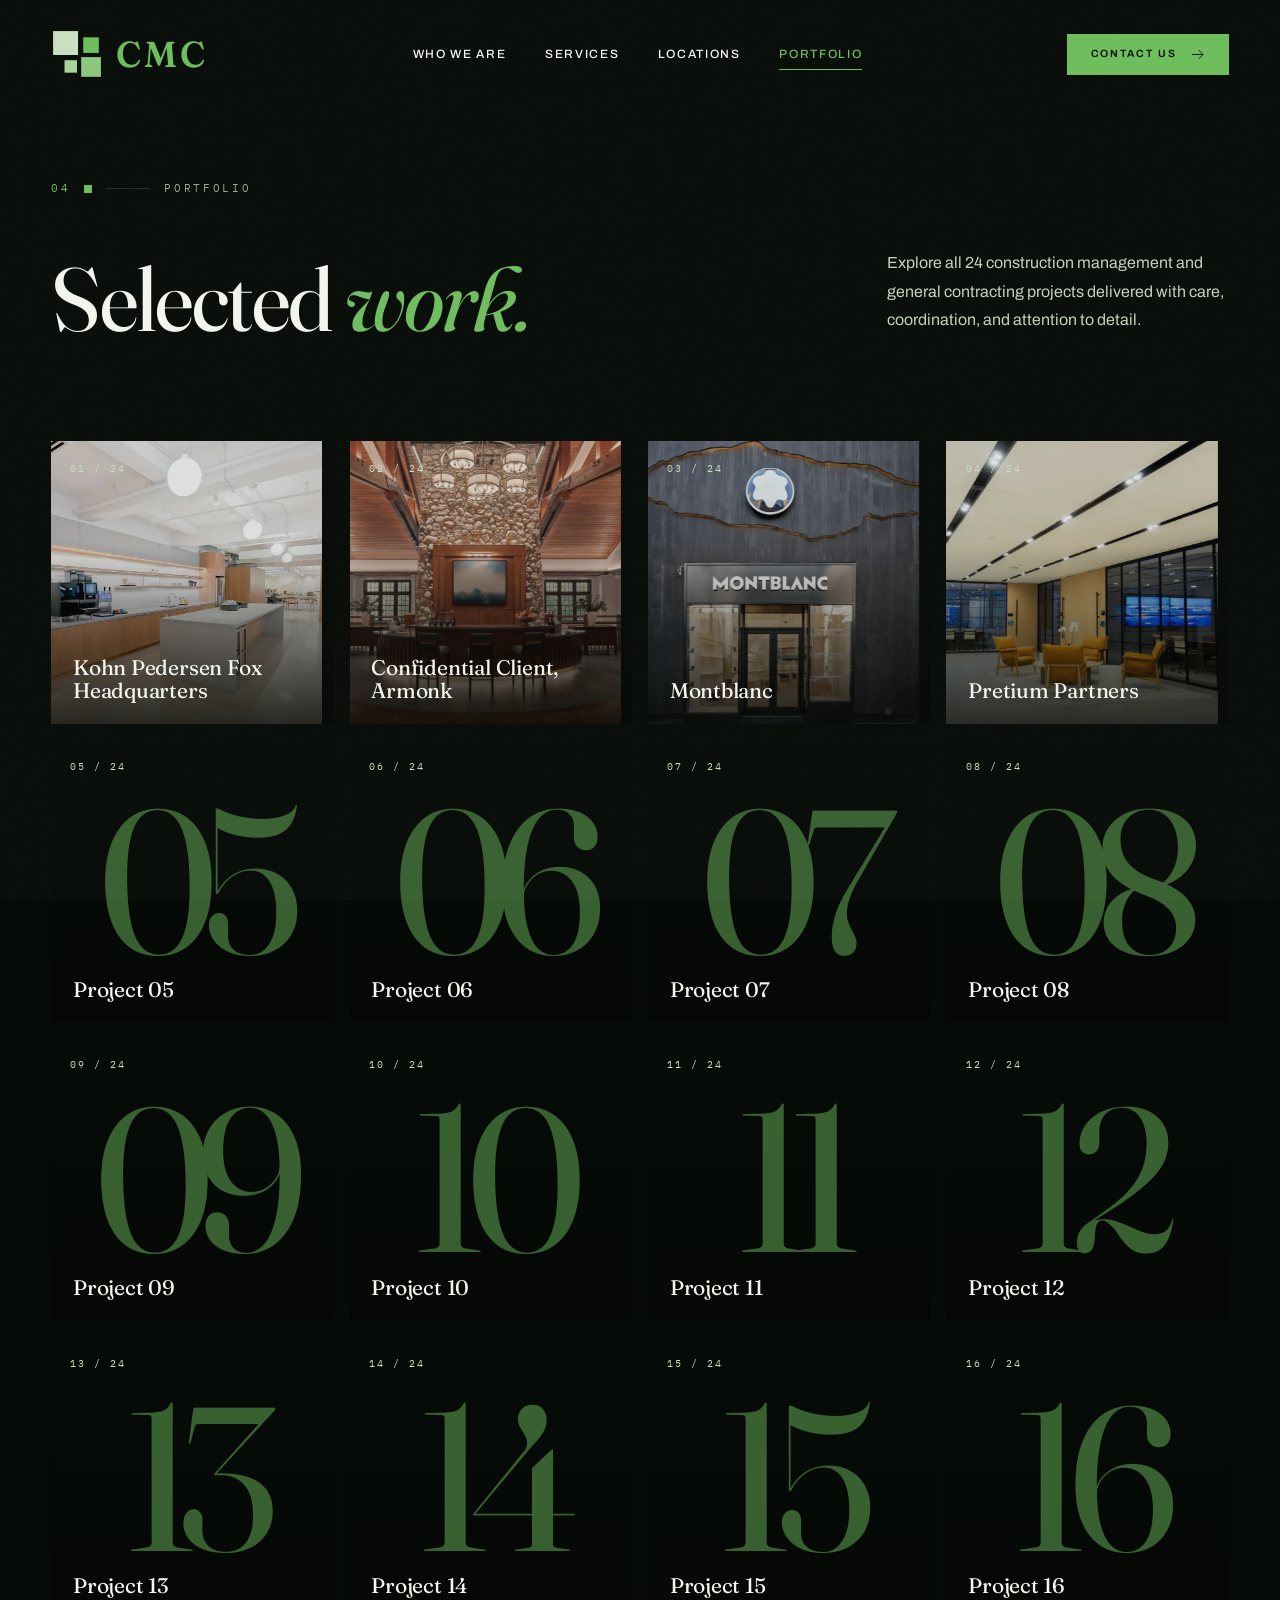
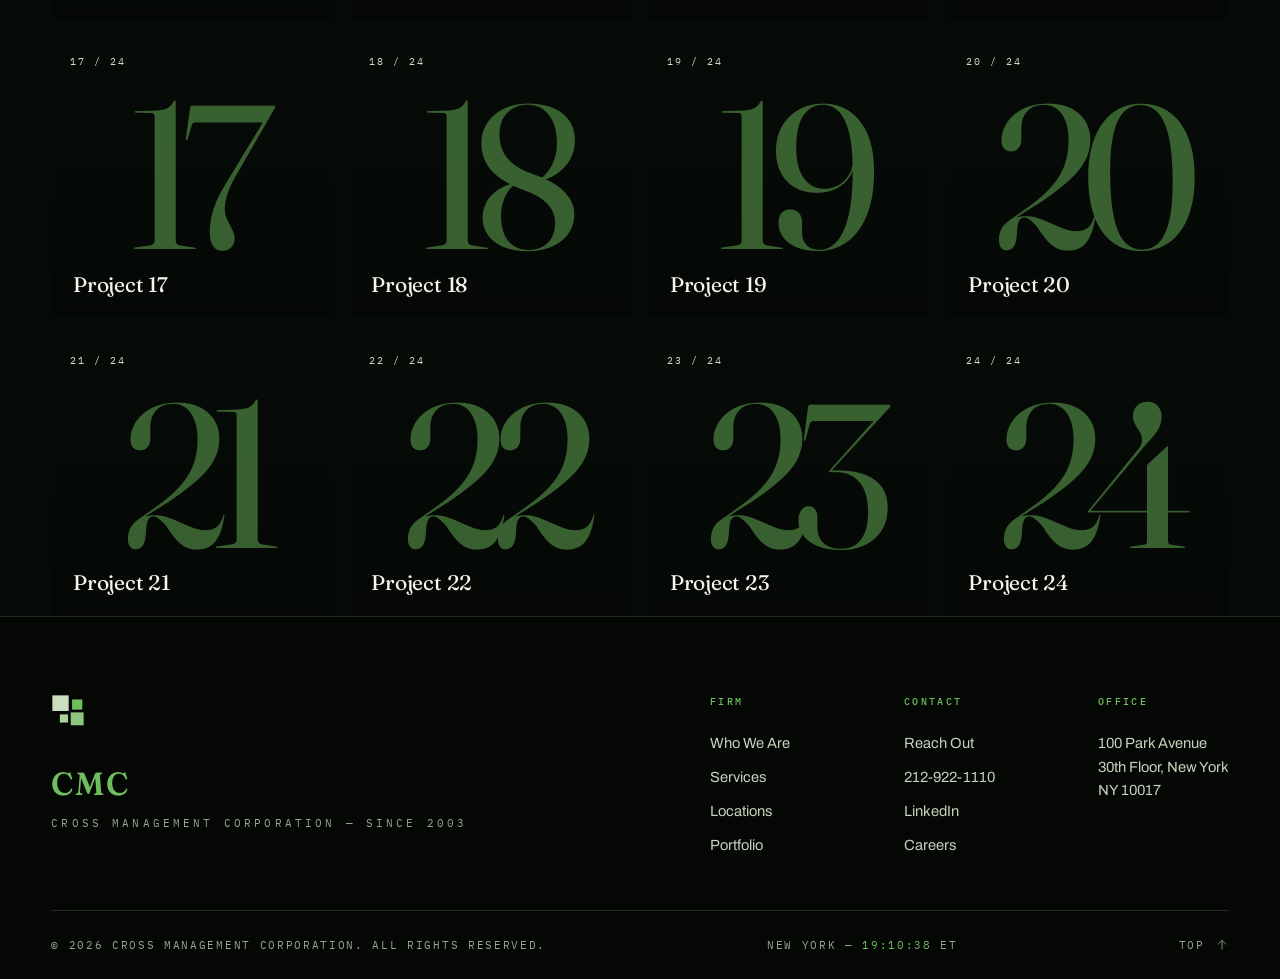
==== portfolio.html @ 7817864b "built different" ====
<!doctype html>
<html lang="en">
<head>
<meta charset="UTF-8">
<meta name="viewport" content="width=device-width, initial-scale=1.0">
<title>Portfolio — Cross Management Corporation</title>
<meta name="description" content="Explore selected construction management and general contracting projects by Cross Management Corporation.">
<meta name="theme-color" content="#070B07">
<link rel="icon" href="data:image/svg+xml,&lt;svg xmlns=&quot;http://www.w3.org/2000/svg&quot; viewBox=&quot;0 0 100 100&quot;&gt;&lt;rect x=&quot;4&quot; y=&quot;4&quot; width=&quot;48&quot; height=&quot;46&quot; fill=&quot;%23C9DFC0&quot;/&gt;&lt;rect x=&quot;62&quot; y=&quot;16&quot; width=&quot;30&quot; height=&quot;30&quot; fill=&quot;%236FBE5E&quot;/&gt;&lt;rect x=&quot;26&quot; y=&quot;60&quot; width=&quot;24&quot; height=&quot;24&quot; fill=&quot;%23A9D39A&quot;/&gt;&lt;rect x=&quot;58&quot; y=&quot;54&quot; width=&quot;38&quot; height=&quot;38&quot; fill=&quot;%238CC67F&quot;/&gt;&lt;/svg&gt;">
<link rel="preconnect" href="https://fonts.googleapis.com">
<link rel="preconnect" href="https://fonts.gstatic.com" crossorigin="">
<link href="https://fonts.googleapis.com/css2?family=Fraunces:ital,opsz,wght@0,9..144,300..600;1,9..144,300..600&amp;family=Archivo:wght@400;500;600&amp;family=IBM+Plex+Mono:wght@400;500&amp;display=swap" rel="stylesheet">
<link rel="stylesheet" href="assets/css/site.css">
<link rel="stylesheet" href="assets/css/portfolio.css">
</head>
<body>
<header id="siteHeader">
  <div class="wrap header-in">
    <a class="logo" href="index.html#top" aria-label="CMC — Cross Management Corporation, home">
      <svg viewBox="0 0 100 100" aria-hidden="true">
        <rect x="4" y="4" width="48" height="46" fill="#C9DFC0"></rect>
        <rect x="62" y="16" width="30" height="30" fill="#6FBE5E"></rect>
        <rect x="26" y="60" width="24" height="24" fill="#A9D39A"></rect>
        <rect x="58" y="54" width="38" height="38" fill="#8CC67F"></rect>
      </svg>
      <span class="logo-t"><b>CMC</b></span>
    </a>
    <nav class="main" aria-label="Primary">
      <a class="nav-link" href="index.html#firm">Who We Are</a>
      <a class="nav-link" href="index.html#disciplines">Services</a>
      <a class="nav-link" href="index.html#method">Locations</a>
      <a class="nav-link active" href="portfolio.html" aria-current="page">Portfolio</a>
    </nav>
    <div class="header-cta">
      <a class="btn" href="index.html#contact">Contact Us
        <svg viewBox="0 0 24 24" fill="none" stroke="currentColor" stroke-width="1.5"><path d="M3 12h17M14 5l7 7-7 7"></path></svg>
      </a>
      <button id="burger" aria-label="Open menu" aria-expanded="false" aria-controls="mobileMenu" type="button"><span></span><span></span></button>
    </div>
  </div>
</header>

<div id="mobileMenu" role="dialog" aria-modal="true" aria-label="Menu" aria-hidden="true" inert>
  <button id="menuClose" aria-label="Close menu" type="button"></button>
  <a class="mlink" href="index.html#firm">Who We Are<small>01</small></a>
  <a class="mlink" href="index.html#disciplines">Services<small>02</small></a>
  <a class="mlink" href="index.html#method">Locations<small>03</small></a>
  <a class="mlink" href="portfolio.html" aria-current="page">Portfolio<small>04</small></a>
  <a class="mlink" href="index.html#contact">Contact<small>05</small></a>
  <div class="mm-foot">100 Park Avenue, New York · 212-922-1110</div>
</div>

<main id="top">
  <section class="portfolio-intro dark" aria-labelledby="portfolioTitle">
    <div class="wrap">
      <div class="sec-label"><span class="idx">04</span><span class="sq"></span><span class="rule"></span><span>Portfolio</span></div>
      <div class="portfolio-intro-copy">
        <h1 class="portfolio-title" id="portfolioTitle">Selected <em>work.</em></h1>
        <p>Explore all 24 construction management and general contracting projects delivered with care, coordination, and attention to detail.</p>
      </div>
    </div>
  </section>

  <section class="portfolio-work" aria-label="Portfolio projects">
    <div class="wrap">
      <div class="portfolio-grid" id="portfolioGrid"></div>
    </div>
  </section>
</main>

<footer class="site">
  <div class="wrap">
    <div class="foot-top">
      <div class="foot-brand">
        <svg viewBox="0 0 100 100" aria-hidden="true">
          <rect x="4" y="4" width="48" height="46" fill="#C9DFC0"></rect>
          <rect x="62" y="16" width="30" height="30" fill="#6FBE5E"></rect>
          <rect x="26" y="60" width="24" height="24" fill="#A9D39A"></rect>
          <rect x="58" y="54" width="38" height="38" fill="#8CC67F"></rect>
        </svg>
        <b>CMC</b>
        <span>Cross Management Corporation — since 2003</span>
      </div>
      <div class="foot-nav">
        <div class="fc"><h4>Firm</h4>
          <a href="index.html#firm">Who We Are</a><a href="index.html#disciplines">Services</a><a href="index.html#method">Locations</a><a href="portfolio.html">Portfolio</a>
        </div>
        <div class="fc"><h4>Contact</h4>
          <a href="index.html#contact">Reach Out</a><a href="tel:+12129221110">212-922-1110</a><a href="https://www.linkedin.com/company/cross-management-corporation/" target="_blank" rel="noopener">LinkedIn</a><a href="https://www.crossmanagementcorp.com/cmc-careers" target="_blank" rel="noopener">Careers</a>
        </div>
        <div class="fc"><h4>Office</h4>
          <a href="index.html#contact">100 Park Avenue<br>30th Floor, New York<br>NY 10017</a>
        </div>
      </div>
    </div>
    <div class="foot-bot">
      <span>© <span id="year"></span> Cross Management Corporation. All rights reserved.</span>
      <span>NEW YORK — <span id="nycClock">--:--:--</span> ET</span>
      <button id="toTop" type="button">Top
        <svg viewBox="0 0 24 24"><path d="M12 20V4m-7 7l7-7 7 7"></path></svg>
      </button>
    </div>
  </div>
</footer>
<script src="assets/js/portfolio-data.js" defer></script>
<script src="assets/js/page-shell.js" defer></script>
<script src="assets/js/portfolio.js" defer></script>
</body>
</html>
---- assets/css/site.css ----
/* ============================================================
   BRAND TOKENS — sampled from the CMC logo.
   Swap these four green values if the brand files differ.
   ============================================================ */
:root{
  --ink:        #070B07;   /* logo black, faint green cast     */
  --ink-2:      #040704;   /* deeper black (footer)            */
  --paper:      #F4F6EF;   /* warm green-tinted white          */
  --paper-2:    #E9EEE1;
  --pine:       #2E5C2A;   /* deep green — small text on light */
  --green:      #43813C;   /* the "CMC" serif green            */
  --green-b:    #6FBE5E;   /* bright square                    */
  --sage:       #8CC67F;   /* sage square                      */
  --pale:       #A9D39A;   /* pale square                      */
  --mist:       #C9DFC0;   /* light sage square                */
  --line:       rgba(9,17,9,.15);
  --line-s:     rgba(9,17,9,.4);
  --mut:        #57654F;
  --d-line:     rgba(201,223,192,.16);
  --d-mut:      #96A88F;
  --d-body:     #C4D2BC;
  --err:        #B0492E;
  --e:          cubic-bezier(.22,1,.36,1);
  --serif:      "Fraunces", Georgia, serif;
  --sans:       "Archivo", Helvetica, sans-serif;
  --mono:       "IBM Plex Mono", monospace;
}

*{margin:0;padding:0;box-sizing:border-box}
html{scroll-behavior:smooth;scroll-padding-top:80px}
html,body{overflow-x:clip}
body{font-family:var(--sans);background:var(--ink);color:var(--paper);
  font-size:16px;line-height:1.6;-webkit-font-smoothing:antialiased}
::selection{background:var(--green-b);color:var(--ink)}
:focus-visible{outline:2px solid var(--green-b);outline-offset:3px}
img{display:block;max-width:100%}
a{color:inherit;text-decoration:none}
button{font:inherit;color:inherit;background:none;border:none;cursor:pointer}

/* film grain */
body::after{content:"";position:fixed;inset:0;z-index:70;pointer-events:none;opacity:.05;
  background-image:url('data:image/svg+xml;utf8,<svg xmlns="http://www.w3.org/2000/svg" width="180" height="180"><filter id="n"><feTurbulence type="fractalNoise" baseFrequency="0.85" numOctaves="2" stitchTiles="stitch"/></filter><rect width="180" height="180" filter="url(%23n)"/></svg>')}

.wrap{width:min(1240px,92vw);margin-inline:auto}
.section{padding:clamp(90px,12vh,150px) 0}

/* ---------- type helpers ---------- */
.sec-label{display:flex;align-items:center;gap:14px;font-family:var(--mono);
  font-size:11px;letter-spacing:.24em;text-transform:uppercase;color:var(--mut);
  margin-bottom:clamp(2.2rem,4vw,3.6rem)}
.sec-label .idx{color:var(--pine)}
.sec-label .sq{width:8px;height:8px;background:var(--green);flex-shrink:0}
.sec-label .rule{width:44px;height:1px;background:var(--line-s)}
.dark .sec-label{color:var(--d-mut)}
.dark .sec-label .idx{color:var(--green-b)}
.dark .sec-label .sq{background:var(--green-b)}
.dark .sec-label .rule{background:var(--d-line)}
h2.title{font-family:var(--serif);font-weight:420;letter-spacing:-.015em;
  font-size:clamp(2.4rem,4.6vw,4rem);line-height:1.05;color:var(--ink)}
h2.title em{font-style:italic;color:var(--green)}
.dark h2.title{color:var(--paper)}
.dark h2.title em{color:var(--green-b)}

/* ---------- buttons & links ---------- */
.btn{display:inline-flex;align-items:center;gap:14px;padding:1.05rem 2rem;
  font-size:11.5px;font-weight:600;letter-spacing:.16em;text-transform:uppercase;
  background:var(--green-b);color:var(--ink);border:1px solid var(--green-b);
  transition:background .35s var(--e),color .35s var(--e),border-color .35s var(--e)}
.btn svg{width:15px;height:15px;transition:transform .35s var(--e)}
.btn:hover{background:var(--mist);border-color:var(--mist);color:var(--ink)}
.btn:hover svg{transform:translateX(5px)}
.btn.ghost{background:transparent;color:var(--green-b)}
.btn.ghost:hover{background:var(--green-b);border-color:var(--green-b);color:var(--ink)}
.tlink{display:inline-flex;align-items:center;gap:10px;font-family:var(--mono);
  font-size:11px;letter-spacing:.18em;text-transform:uppercase;color:var(--ink);
  padding-bottom:6px;border-bottom:1px solid var(--line-s);transition:color .3s,border-color .3s}
.tlink svg{width:13px;height:13px;transition:transform .3s var(--e)}
.tlink:hover{color:var(--pine);border-color:var(--pine)}
.tlink:hover svg{transform:translate(3px,-3px)}
.dark .tlink,.tlink.on-dark{color:var(--mist);border-color:rgba(201,223,192,.4)}
.dark .tlink:hover,.tlink.on-dark:hover{color:var(--green-b);border-color:var(--green-b)}

/* ---------- reveal system ---------- */
.js-ready [data-reveal]{opacity:0;transform:translateY(30px);
  transition:opacity 1s var(--e) var(--d,0s),transform 1s var(--e) var(--d,0s)}
.js-ready [data-reveal].is-in{opacity:1;transform:none}

/* ============ HEADER ============ */
#siteHeader{position:fixed;inset:0 0 auto 0;z-index:100;height:110px;display:flex;align-items:center;
  border-bottom:1px solid transparent;transition:height .45s var(--e),background .4s,border-color .4s,backdrop-filter .4s}
#siteHeader.scrolled{height:68px;background:rgba(5,8,5,.82);backdrop-filter:blur(14px);border-color:var(--d-line)}
.header-in{display:flex;align-items:center;justify-content:space-between;gap:2rem}
.logo{display:flex;align-items:center;gap:13px}
.logo svg{width:52px;height:52px;flex-shrink:0;transition:width .45s var(--e),height .45s var(--e)}
.logo svg rect{transform-box:fill-box;transform-origin:center}
.logo-t{line-height:1.2}
.logo-t b{display:block;font-family:var(--serif);font-weight:600;font-size:36px;
  letter-spacing:.08em;color:var(--green-b);transition:font-size .45s var(--e)}
#siteHeader.scrolled .logo svg{width:27px;height:27px}
#siteHeader.scrolled .logo-t b{font-size:19px}
@keyframes logo-square-pulse{
  0%,100%{transform:scale(1);filter:brightness(1)}
  50%{transform:scale(.82);filter:brightness(1.18)}
}
@media(hover:hover) and (pointer:fine){
  .logo:hover svg rect{animation:logo-square-pulse .7s linear both}
  .logo:hover svg rect:nth-child(2){animation-delay:.08s}
  .logo:hover svg rect:nth-child(3){animation-delay:.16s}
  .logo:hover svg rect:nth-child(4){animation-delay:.24s}
}
nav.main{display:flex;gap:2.4rem}
nav.main a{position:relative;font-size:12px;letter-spacing:.14em;text-transform:uppercase;
  font-weight:500;padding:6px 0;color:var(--paper)}
nav.main a::after{content:"";position:absolute;left:0;bottom:0;width:100%;height:1px;
  background:var(--green-b);transform:scaleX(0);transform-origin:right;transition:transform .4s var(--e)}
nav.main a:hover::after,nav.main a.active::after{transform:scaleX(1);transform-origin:left}
nav.main a.active{color:var(--green-b)}
.header-cta{display:flex;align-items:center;gap:1.8rem}
.header-cta .portal{font-family:var(--mono);font-size:11px;letter-spacing:.16em;
  text-transform:uppercase;color:var(--d-mut);transition:color .3s}
.header-cta .portal:hover{color:var(--green-b)}
.header-cta .btn{padding:.7rem 1.4rem;font-size:10.5px}
#burger{display:none;width:40px;height:40px;position:relative}
#burger span{position:absolute;left:8px;right:8px;height:1.5px;background:var(--paper);transition:.35s var(--e)}
#burger span:nth-child(1){top:15px}#burger span:nth-child(2){top:24px}

#mobileMenu{position:fixed;inset:0;z-index:120;background:var(--ink);display:flex;
  flex-direction:column;padding:2rem 8vw 3rem;opacity:0;visibility:hidden;pointer-events:none;transition:opacity .45s var(--e),visibility 0s linear .45s}
#mobileMenu.open{opacity:1;visibility:visible;pointer-events:auto;transition-delay:0s}
#menuClose{align-self:flex-end;width:44px;height:44px;position:relative;margin-bottom:4vh}
#menuClose::before,#menuClose::after{content:"";position:absolute;top:50%;left:8px;right:8px;height:1.5px;background:var(--paper)}
#menuClose::before{transform:rotate(45deg)}#menuClose::after{transform:rotate(-45deg)}
#mobileMenu a.mlink{font-family:var(--serif);font-size:clamp(2.2rem,8vw,3.4rem);font-weight:380;
  padding:1.1rem 0;border-bottom:1px solid var(--d-line);display:flex;justify-content:space-between;
  align-items:baseline;opacity:0;transform:translateY(24px);transition:.6s var(--e);color:var(--paper)}
#mobileMenu a.mlink small{font-family:var(--mono);font-size:11px;color:var(--green-b);letter-spacing:.2em}
#mobileMenu.open a.mlink{opacity:1;transform:none}
#mobileMenu.open a.mlink:nth-child(2){transition-delay:.08s}
#mobileMenu.open a.mlink:nth-child(3){transition-delay:.16s}
#mobileMenu.open a.mlink:nth-child(4){transition-delay:.24s}
#mobileMenu.open a.mlink:nth-child(5){transition-delay:.32s}
#mobileMenu.open a.mlink:nth-child(6){transition-delay:.4s}
.mm-foot{margin-top:auto;font-family:var(--mono);font-size:11px;letter-spacing:.18em;color:var(--d-mut);text-transform:uppercase}

/* ============ HERO ============ */
.hero{position:relative;min-height:100svh;display:flex;flex-direction:column;overflow:hidden;
  background:var(--ink)}
#heroCanvas{position:absolute;inset:0;z-index:0}
.hero-in{position:relative;z-index:1;flex:1;display:flex;flex-direction:column;justify-content:center;
  transform:translateY(-clamp(1.5rem,5vh,4rem))}
.hero-eyebrow{font-family:var(--mono);font-size:11px;letter-spacing:.3em;text-transform:uppercase;
  color:var(--green-b);display:block;margin-bottom:3rem}
h1{font-family:var(--serif);font-weight:430;letter-spacing:-.018em;line-height:.99;
  font-size:clamp(3rem,7.4vw,7.2rem);max-width:20ch;color:var(--paper)}
h1 em{font-style:italic;color:var(--green-b)}
.mask{display:block;overflow:hidden}
.mask>span{display:block;transform:translateY(112%);transition:transform 1.1s var(--e)}
body.loaded .mask>span{transform:none}
.hero-ctas{display:flex;align-items:center;gap:2.6rem;margin-top:3rem;flex-wrap:wrap}
.hero-side{position:absolute;right:calc(50% - 50vw + 26px);top:50%;
  writing-mode:vertical-rl;text-orientation:upright;transform:translateY(-50%);
  font-family:var(--mono);font-size:10px;letter-spacing:.34em;
  text-transform:uppercase;color:var(--paper);z-index:1}
.hero-strip{position:relative;z-index:1;border-top:1px solid var(--d-line);display:grid;
  grid-template-columns:1fr auto 1fr;align-items:center;gap:1rem;padding:1.1rem 0;
  font-family:var(--mono);font-size:10.5px;letter-spacing:.16em;text-transform:uppercase;color:var(--d-mut)}
.scroll-cue{grid-column:2;justify-self:center;display:flex;align-items:center;gap:12px}
.scroll-cue .line{width:1px;height:26px;background:var(--d-line);overflow:hidden;position:relative}
.scroll-cue .line::after{content:"";position:absolute;inset:0;background:var(--green-b);animation:cue 2.2s var(--e) infinite}
@keyframes cue{0%{transform:translateY(-100%)}55%{transform:translateY(0)}100%{transform:translateY(100%)}}
.hero .fade{opacity:0;transform:translateY(22px);transition:opacity 1s var(--e) var(--d,0s),transform 1s var(--e) var(--d,0s)}
body.loaded .hero .fade{opacity:1;transform:none}

/* ============ MARQUEE ============ */
.marquee{background:var(--green);color:var(--paper);overflow:hidden;padding:15px 0}
.mq-track{display:flex;width:max-content;animation:mq 34s linear infinite}
.marquee:hover .mq-track{animation-play-state:paused}
.mq-track span{display:flex;align-items:center;gap:2.4rem;padding-right:2.4rem;
  font-family:var(--mono);font-size:11.5px;letter-spacing:.26em;text-transform:uppercase;white-space:nowrap}
.msq{width:9px;height:9px;flex-shrink:0;display:inline-block}
@keyframes mq{to{transform:translateX(-50%)}}

/* ============ FIRM (light) ============ */
.light{background:var(--paper);color:var(--ink)}
.firm-grid{display:grid;grid-template-columns:5fr 7fr;gap:clamp(3rem,6vw,7rem)}
.firm-left{position:sticky;top:120px;align-self:start}
.firm-left .est{margin-top:2.2rem;font-family:var(--mono);font-size:11px;letter-spacing:.2em;
  text-transform:uppercase;color:var(--mut);line-height:2.1}
.firm-left .est b{color:var(--pine);font-weight:500}
.lede{font-family:var(--serif);font-weight:400;font-size:clamp(1.5rem,2.5vw,2.05rem);
  line-height:1.4;letter-spacing:-.01em;margin-bottom:2.2rem;color:var(--ink)}
.lede em{font-style:italic;color:var(--green)}
.firm-body p{color:var(--mut);max-width:60ch;margin-bottom:1.3rem}
.principles{margin-top:3.4rem;border-top:1px solid var(--line)}
.principle{display:grid;grid-template-columns:74px 1fr;gap:1.5rem;padding:1.7rem 0;border-bottom:1px solid var(--line)}
.principle .rn{font-family:var(--serif);font-style:italic;font-size:1.5rem;color:var(--green)}
.principle b{display:block;font-weight:600;font-size:.82rem;letter-spacing:.2em;text-transform:uppercase;margin-bottom:.35rem}
.principle p{color:var(--mut);font-size:.95rem;max-width:48ch}

/* ============ STATS (dark band) ============ */
.stats{background:var(--ink);border-top:1px solid var(--d-line);border-bottom:1px solid var(--d-line)}
.stats-grid{display:grid;grid-template-columns:repeat(4,1fr)}
.stat{padding:clamp(2.4rem,4vw,4rem) clamp(1.4rem,3vw,3rem);border-left:1px solid var(--d-line)}
.stat:first-child{border-left:none}
.stat .v{font-family:var(--serif);font-weight:380;font-size:clamp(2.6rem,4.4vw,4.2rem);
  line-height:1;letter-spacing:-.02em;color:var(--paper)}
.stat .v .sfx{color:var(--green-b);font-size:.55em;font-style:italic;margin-left:2px}
.stat .l{margin-top:1rem;font-family:var(--mono);font-size:10.5px;letter-spacing:.2em;
  text-transform:uppercase;color:var(--d-mut);line-height:1.9}
/* small green squares accent per stat */
.stat{position:relative}
.stat::after{content:"";position:absolute;top:clamp(1.4rem,2.4vw,2.2rem);right:clamp(1.4rem,3vw,3rem);
  width:7px;height:7px;background:var(--sc,var(--green-b));opacity:.7}

/* ============ DISCIPLINES (light) ============ */
.disc-list{border-top:1px solid var(--line)}
.disc-row{position:relative;z-index:0;border-bottom:1px solid var(--line)}
.disc-head{position:relative;display:grid;grid-template-columns:96px 1fr 44px;align-items:center;
  gap:1rem;width:100%;text-align:left;padding:2.1rem 1.4rem;isolation:isolate}
.disc-head::before{content:"";position:absolute;top:0;bottom:0;left:50%;width:100vw;z-index:-1;
  background:var(--sw,var(--green));transform:translateX(-50%) scaleY(0);transform-origin:top;
  transition:transform .45s var(--e)}
.disc-head:hover::before,.disc-row.open .disc-head::before{transform:translateX(-50%) scaleY(1)}
.disc-idx{display:flex;align-items:center;gap:12px;font-family:var(--mono);font-size:12px;
  letter-spacing:.2em;color:var(--pine);transition:color .3s}
.disc-idx i{width:10px;height:10px;background:var(--sw,var(--green));flex-shrink:0}
.disc-name{font-family:var(--serif);font-weight:400;font-size:clamp(1.6rem,3.2vw,2.8rem);
  letter-spacing:-.01em;color:var(--ink);transition:color .3s,transform .45s var(--e)}
.disc-tog{width:30px;height:30px;justify-self:end}
.disc-tog svg{width:100%;height:100%;stroke:var(--ink);stroke-width:1.4;fill:none;transition:transform .5s var(--e)}
.disc-head:hover .disc-name,.disc-row.open .disc-name{transform:translateX(10px)}
.disc-row.open .disc-tog svg{transform:rotate(45deg)}
.disc-body{display:grid;grid-template-rows:0fr;transition:grid-template-rows .7s var(--e)}
.disc-row.open .disc-body{grid-template-rows:1fr}
.disc-body-in{overflow:hidden}
.disc-cols{display:grid;grid-template-columns:1.1fr .9fr;gap:clamp(2rem,4vw,4.5rem);
  padding:0 1.4rem 2.8rem calc(96px + 1.4rem)}
.disc-cols p{color:var(--mut);max-width:52ch}
.caps{list-style:none;margin-top:1.6rem}
.caps li{display:flex;gap:12px;align-items:baseline;padding:.65rem 0;border-bottom:1px solid var(--line);
  font-size:.92rem;font-weight:500;letter-spacing:.02em;color:var(--ink)}
.caps li::before{content:"";width:7px;height:7px;background:var(--sw,var(--green));flex-shrink:0;
  transform:translateY(-1px)}
.disc-img{aspect-ratio:16/10;overflow:hidden;background:var(--paper-2)}
.disc-img img{width:100%;height:100%;object-fit:cover}
#discFloat{position:fixed;z-index:60;width:290px;aspect-ratio:4/3;pointer-events:none;
  opacity:0;transition:opacity .35s var(--e);overflow:hidden;box-shadow:0 30px 60px rgba(4,7,4,.4)}
#discFloat img{width:100%;height:100%;object-fit:cover}
#discFloat.on{opacity:1}

.more{display:grid;grid-template-rows:0fr;transition:grid-template-rows .6s var(--e)}
.disc-row.more-open .more{grid-template-rows:1fr}
.more>div{overflow:hidden}
.more p{margin-top:1.1rem}
.more p:last-child{margin-bottom:.4rem}
.more-btn{margin-top:1.8rem}
.disc-row.more-open .more-btn svg{transform:rotate(180deg)}
/* ============ METHOD — the CMC module (dark) ============ */
.method-grid{display:grid;grid-template-columns:1fr 1fr;gap:clamp(3rem,6vw,7rem);align-items:start}
.phase{border-bottom:1px solid var(--d-line)}
.phase-btn{display:grid;grid-template-columns:64px 1fr 26px;gap:1.2rem;width:100%;text-align:left;
  padding:1.7rem 0;align-items:baseline}
.phase-btn .pidx{font-family:var(--mono);font-size:12px;letter-spacing:.2em;color:var(--d-mut);transition:color .3s}
.phase-btn .pname{font-family:var(--serif);font-weight:400;font-size:clamp(1.4rem,2.2vw,1.9rem);
  color:var(--d-mut);transition:color .3s}
.phase-btn .pmark{width:9px;height:9px;background:var(--pc,var(--d-line));align-self:center;
  opacity:.4;transition:opacity .3s,background .3s}
.phase.active .phase-btn .pname{color:var(--paper)}
.phase.active .phase-btn .pidx{color:var(--green-b)}
.phase.active .phase-btn .pmark{opacity:1;background:var(--pc,var(--green-b))}
.phase-desc{display:grid;grid-template-rows:0fr;transition:grid-template-rows .6s var(--e)}
.phase.active .phase-desc{grid-template-rows:1fr}
.phase-desc>div{overflow:hidden}
.phase-desc p{color:var(--d-body);padding:0 0 1.8rem calc(64px + 1.2rem);max-width:52ch;font-size:.96rem}

.cluster-wrap{position:sticky;top:120px;display:flex;flex-direction:column;align-items:center;gap:1.8rem}
.cluster{position:relative;width:min(470px,82vw);aspect-ratio:1}
.cluster-ghost{position:absolute;inset:0;display:grid;place-items:center;pointer-events:none;
  font-family:var(--serif);font-weight:600;font-size:clamp(110px,26vw,190px);letter-spacing:.02em;
  color:rgba(201,223,192,.045);user-select:none}
.csq{position:absolute;border:none;padding:clamp(10px,1.6vw,16px);display:flex;flex-direction:column;
  justify-content:space-between;align-items:flex-start;text-align:left;background:var(--c);
  opacity:.26;transition:opacity .5s var(--e),transform .6s var(--e),box-shadow .6s var(--e);border-radius:2px}
.csq .n{font-family:var(--mono);font-size:11px;letter-spacing:.2em;color:rgba(7,11,7,.55)}
.csq .t{font-family:var(--serif);font-weight:480;font-size:clamp(1.05rem,1.7vw,1.4rem);
  color:var(--ink);opacity:0;transform:translateY(8px);transition:opacity .45s var(--e),transform .45s var(--e)}
.csq.active{opacity:1;transform:scale(1.03);z-index:2;box-shadow:0 26px 60px rgba(0,0,0,.5)}
.csq.active .t{opacity:1;transform:none}
.csq-sm .t{font-size:.85rem}
.cluster-cap{font-family:var(--mono);font-size:10.5px;letter-spacing:.22em;text-transform:uppercase;color:var(--d-mut)}
.cluster-cap b{color:var(--green-b);font-weight:500}

/* ============ PORTFOLIO (light) ============ */
.folio-head{display:flex;justify-content:space-between;align-items:end;gap:2rem;
  margin-bottom:clamp(3rem,5vw,5rem);flex-wrap:wrap}
.folio-head .note{font-family:var(--mono);font-size:11px;letter-spacing:.14em;text-transform:uppercase;
  color:var(--mut);max-width:34ch;text-align:right;line-height:2}
.folio{display:grid;grid-template-columns:1.05fr .95fr;gap:clamp(1.6rem,3vw,3rem)}
.folio-col{display:flex;flex-direction:column;gap:clamp(3rem,6vw,6rem)}
.folio-col:last-child{padding-top:clamp(4rem,9vw,8rem)}
.folio-item{cursor:pointer;display:block}
.folio-item .frame{overflow:hidden;background:var(--paper-2)}
.folio-item img{width:100%;height:100%;object-fit:cover;transition:transform 1.1s var(--e)}
.folio-item:hover img{transform:scale(1.05)}
.f-1{aspect-ratio:4/5}.f-2{aspect-ratio:3/2}.f-3{aspect-ratio:4/3}.f-4{aspect-ratio:1/1}
.folio-cap{display:flex;justify-content:space-between;align-items:baseline;gap:1rem;
  margin-top:1.2rem;padding-top:1rem;border-top:1px solid var(--line)}
.folio-cap h3{font-family:var(--serif);font-weight:420;font-size:1.5rem;letter-spacing:-.01em;color:var(--ink)}
.folio-cap .fmeta{font-family:var(--mono);font-size:10.5px;letter-spacing:.14em;text-transform:uppercase;
  color:var(--mut);text-align:right;line-height:1.9}
.folio-cap .fmeta .co{color:var(--pine)}

/* ============ QUOTES (light) ============ */
.quotes{border-top:1px solid var(--line)}
.q-stage{position:relative;min-height:300px}
.quote{position:absolute;inset:0;opacity:0;transform:translateY(18px);pointer-events:none;
  transition:opacity .8s var(--e),transform .8s var(--e)}
.quote.active{opacity:1;transform:none;pointer-events:auto}
.quote p{font-family:var(--serif);font-style:italic;font-weight:380;font-size:clamp(1.5rem,3vw,2.35rem);
  line-height:1.42;letter-spacing:-.01em;max-width:26ch;color:var(--ink)}
.quote p::before{content:"“ ";color:var(--green)}
.quote footer{margin-top:2rem;font-family:var(--mono);font-size:11px;letter-spacing:.2em;
  text-transform:uppercase;color:var(--mut)}
.quote footer b{color:var(--pine);font-weight:500}
.q-ctrl{display:flex;align-items:center;gap:1.4rem;margin-top:3rem}
.q-btn{width:52px;height:52px;border:1px solid var(--line-s);display:grid;place-items:center;transition:.35s var(--e)}
.q-btn svg{width:17px;height:17px;stroke:var(--ink);stroke-width:1.4;fill:none}
.q-btn:hover{background:var(--green);border-color:var(--green)}
.q-btn:hover svg{stroke:var(--paper)}
#qIdx{font-family:var(--mono);font-size:11px;letter-spacing:.24em;color:var(--mut)}

.q-stage{display:grid;min-height:0}
.cslide{grid-area:1/1;display:grid;grid-template-columns:repeat(3,1fr);border-top:1px solid var(--line);
  border-left:1px solid var(--line);opacity:0;transform:translateY(18px);pointer-events:none;
  transition:opacity .8s var(--e),transform .8s var(--e)}
.cslide.active{opacity:1;transform:none;pointer-events:auto}
.ctile{height:150px;display:grid;place-items:center;padding:1.2rem 1.6rem;background:var(--paper);
  border-right:1px solid var(--line);border-bottom:1px solid var(--line);transition:background .35s var(--e)}
.ctile:hover{background:var(--paper-2)}
.ctile img{max-width:74%;max-height:66px;width:auto;height:auto;object-fit:contain;mix-blend-mode:multiply}
@media(max-width:820px){.cslide{grid-template-columns:repeat(2,1fr)}.ctile{height:120px}}
/* ============ CONTACT (dark) ============ */
.contact-grid{display:grid;grid-template-columns:7fr 5fr;gap:clamp(3rem,7vw,8rem)}
.field{position:relative;margin-bottom:1.9rem}
.field label{display:block;font-family:var(--mono);font-size:10px;letter-spacing:.24em;
  text-transform:uppercase;color:var(--d-mut);margin-bottom:.4rem}
.field input,.field select,.field textarea{width:100%;background:transparent;border:none;
  border-bottom:1px solid var(--d-line);color:var(--paper);font:inherit;font-size:1rem;
  padding:.75rem 0;border-radius:0;transition:border-color .3s;appearance:none}
.field textarea{resize:vertical;min-height:110px}
.field select{background-image:url('data:image/svg+xml;utf8,<svg xmlns="http://www.w3.org/2000/svg" width="12" height="8" viewBox="0 0 12 8"><path d="M1 1l5 5 5-5" fill="none" stroke="%236FBE5E" stroke-width="1.4"/></svg>');
  background-repeat:no-repeat;background-position:right .2rem center}
.field select option{background:var(--ink);color:var(--paper)}
.field input:focus,.field select:focus,.field textarea:focus{outline:none;border-color:var(--green-b)}
.field.err input,.field.err textarea{border-color:var(--err)}
.field .msg{position:absolute;right:0;top:0;font-family:var(--mono);font-size:10px;letter-spacing:.1em;
  color:#D98064;opacity:0;transition:opacity .3s}
.field.err .msg{opacity:1}
.f-row{display:grid;grid-template-columns:1fr 1fr;gap:2rem}
.c-info{border-left:1px solid var(--d-line);padding-left:clamp(2rem,3vw,3.5rem)}
.c-block{margin-bottom:2.4rem}
.c-block .cl{font-family:var(--mono);font-size:10px;letter-spacing:.24em;text-transform:uppercase;
  color:var(--green-b);margin-bottom:.7rem}
.c-block p{color:var(--d-body);line-height:1.9}
.c-block a{border-bottom:1px solid var(--d-line);transition:.3s}
.c-block a:hover{color:var(--green-b);border-color:var(--green-b)}

/* ============ FOOTER ============ */
footer.site{background:var(--ink-2);border-top:1px solid var(--d-line)}
.foot-top{display:flex;justify-content:space-between;align-items:start;gap:3rem;
  padding:clamp(3.5rem,6vw,5.5rem) 0 3rem;flex-wrap:wrap}
.foot-brand svg{width:34px;height:34px;margin-bottom:1.4rem}
.foot-brand b{display:block;font-family:var(--serif);font-weight:600;font-size:2rem;
  letter-spacing:.06em;color:var(--green-b)}
.foot-brand span{font-family:var(--mono);font-size:10.5px;letter-spacing:.3em;text-transform:uppercase;color:var(--d-mut)}
.foot-nav{display:flex;gap:clamp(2.5rem,5vw,5.5rem);flex-wrap:wrap}
.foot-nav .fc{min-width:130px}
.foot-nav .fc h4{font-family:var(--mono);font-size:10px;letter-spacing:.24em;text-transform:uppercase;
  color:var(--green-b);margin-bottom:1.1rem;font-weight:500}
.foot-nav .fc a{display:block;padding:.32rem 0;font-size:.92rem;color:var(--d-body);transition:color .3s}
.foot-nav .fc a:hover{color:var(--green-b)}
.foot-bot{border-top:1px solid var(--d-line);padding:1.6rem 0;display:flex;justify-content:space-between;
  align-items:center;gap:1.5rem;flex-wrap:wrap;font-family:var(--mono);font-size:10.5px;
  letter-spacing:.16em;text-transform:uppercase;color:var(--d-mut)}
#nycClock{color:var(--green-b)}
#toTop{display:inline-flex;align-items:center;gap:10px;letter-spacing:.16em;text-transform:uppercase;
  font-family:var(--mono);font-size:10.5px;color:var(--d-mut);transition:color .3s}
#toTop:hover{color:var(--green-b)}
#toTop svg{width:14px;height:14px;stroke:currentColor;stroke-width:1.4;fill:none}

/* ============ INSTRUMENT LAYER ============ */
.ch{position:fixed;z-index:95;pointer-events:none;mix-blend-mode:difference;background:rgba(255,255,255,.3)}
#chX{left:0;right:0;height:1px;top:0}
#chY{top:0;bottom:0;width:1px;left:0}
#cursor{position:fixed;top:0;left:0;z-index:101;pointer-events:none;mix-blend-mode:difference;
  width:28px;height:28px;margin:-14px 0 0 -14px;border:1.5px solid #fff;
  transition:transform .35s var(--e)}
#cursor::after{content:"";position:absolute;left:50%;top:50%;width:4px;height:4px;
  margin:-2px 0 0 -2px;background:#fff}
body.cursor-hover #cursor{transform:rotate(45deg) scale(1.6)}
html.no-fine #cursor,html.no-fine .ch{display:none}
html.cursor-native,html.cursor-native *{cursor:auto!important}
html.cursor-native #cursor,html.cursor-native .ch{opacity:0}

/* ============ MODAL / TOAST ============ */
#folioModal{position:fixed;inset:0;z-index:130;display:grid;place-items:center;
  opacity:0;visibility:hidden;pointer-events:none;transition:opacity .4s,visibility 0s linear .4s}
#folioModal.open{opacity:1;visibility:visible;pointer-events:auto;transition-delay:0s}
#folioModal .veil{position:absolute;inset:0;background:rgba(4,7,4,.78);backdrop-filter:blur(6px)}
.modal-panel{position:relative;width:min(960px,92vw);max-height:88vh;overflow:auto;
  background:var(--paper);color:var(--ink);display:grid;grid-template-columns:1fr 1.05fr;
  transform:translateY(30px);transition:transform .5s var(--e)}
#folioModal.open .modal-panel{transform:none}
.modal-panel img{width:100%;height:100%;object-fit:cover;min-height:320px}
.modal-body{padding:clamp(2rem,4vw,3.2rem)}
.modal-body .mcoord{font-family:var(--mono);font-size:10.5px;letter-spacing:.2em;color:var(--pine);text-transform:uppercase}
.modal-body h3{font-family:var(--serif);font-weight:420;font-size:clamp(1.8rem,3vw,2.5rem);
  margin:.6rem 0 1.4rem;letter-spacing:-.01em}
.m-rows{border-top:1px solid var(--line);margin-bottom:1.6rem}
.m-rows div{display:flex;justify-content:space-between;gap:1rem;padding:.7rem 0;border-bottom:1px solid var(--line);font-size:.88rem}
.m-rows dt{font-family:var(--mono);font-size:10px;letter-spacing:.2em;text-transform:uppercase;color:var(--mut);align-self:center}
.m-rows dd{font-weight:500;text-align:right}
.modal-body>p{color:var(--mut);font-size:.95rem}
.modal-foot{display:flex;justify-content:space-between;align-items:center;margin-top:2rem}
#modalClose{position:absolute;top:14px;right:14px;width:44px;height:44px;border:1px solid var(--line-s);
  background:var(--paper);display:grid;place-items:center;transition:.3s;z-index:2}
#modalClose svg{width:15px;height:15px;stroke:var(--ink);stroke-width:1.4}
#modalClose:hover{background:var(--green)}
#modalClose:hover svg{stroke:var(--paper)}
#toasts{position:fixed;bottom:26px;left:50%;transform:translateX(-50%);z-index:140;
  display:flex;flex-direction:column;gap:.6rem;align-items:center}
.toast{background:var(--ink-2);color:var(--paper);border-left:2px solid var(--green-b);
  font-family:var(--mono);font-size:11px;letter-spacing:.12em;padding:.9rem 1.5rem;
  opacity:0;transform:translateY(14px);transition:.45s var(--e);white-space:nowrap}
.toast.on{opacity:1;transform:none}

.m-gal{display:flex;flex-direction:column;background:var(--ink);min-height:320px}
.modal-panel .m-gal>img{flex:1;height:0;min-height:260px}
.m-thumbs{display:flex;gap:2px;margin-top:2px}
.m-thumbs button{flex:1;height:64px;opacity:.45;transition:opacity .3s;padding:0}
.m-thumbs button.on,.m-thumbs button:hover{opacity:1}
.modal-panel .m-thumbs img{min-height:0;max-height:none;height:100%}
.m-rows dd{max-width:60%}
/* ============ RESPONSIVE ============ */
@media(max-width:1024px){
  nav.main,.header-cta .portal,.header-cta .btn{display:none}
  #burger{display:block}
  .hero-side{display:none}
  .firm-grid{grid-template-columns:1fr}
  .firm-left{position:static}
  .stats-grid{grid-template-columns:1fr 1fr}
  .stat:nth-child(3){border-left:none}
  .stat:nth-child(n+3){border-top:1px solid var(--d-line)}
  .method-grid{grid-template-columns:1fr}
  .cluster-wrap{position:static}
  .contact-grid{grid-template-columns:1fr}
  .c-info{border-left:none;padding-left:0;border-top:1px solid var(--d-line);padding-top:2.5rem}
}
@media(max-width:820px){
  #siteHeader{height:96px}
  #siteHeader.scrolled{height:64px}
  .logo svg{width:44px;height:44px}
  .logo-t b{font-size:30px}
  #siteHeader.scrolled .logo svg{width:24px;height:24px}
  #siteHeader.scrolled .logo-t b{font-size:18px}
  .hero-eyebrow{margin-bottom:4.5rem}
  .hero-ctas{margin-top:4.5rem}
  .folio{grid-template-columns:1fr}
  .folio-col:last-child{padding-top:0}
  .disc-cols{grid-template-columns:1fr;padding-left:1.4rem}
  .disc-head{grid-template-columns:56px 1fr 36px;padding:1.7rem .9rem}
  .hero-strip{grid-template-columns:1fr}
  .hero-strip .scroll-cue{grid-column:1;justify-self:center}
  .modal-panel{grid-template-columns:1fr}
  .modal-panel img{max-height:300px}
  .q-stage{min-height:340px}
}
@media(prefers-reduced-motion:reduce){
  html{scroll-behavior:auto}
  *,*::before,*::after{animation-duration:.01ms!important;transition-duration:.01ms!important}
  .js-ready [data-reveal]{opacity:1;transform:none}
  .mask>span,.hero .fade{transform:none;opacity:1}
  .mq-track{animation:none}
  .csq{opacity:.4}
  .csq .t{opacity:1;transform:none}
}

.form-status{display:none;border:1px solid var(--d-line);padding:1.25rem 1.5rem;margin-top:1.25rem;color:var(--d-body)}
.form-status.show{display:block}
.form-status a{color:var(--green-b);text-decoration:underline;text-underline-offset:3px}
---- assets/css/portfolio.css ----
.portfolio-intro{padding:clamp(155px,20vh,220px) 0 clamp(75px,11vh,125px);background:var(--ink)}
.portfolio-intro .sec-label{margin-bottom:clamp(2rem,4vw,3.5rem)}
.portfolio-intro-copy{display:flex;align-items:end;justify-content:space-between;gap:3rem}
.portfolio-title{max-width:none;color:var(--paper);font-size:clamp(3.5rem,7vw,6.8rem);line-height:.98}
.portfolio-title em{color:var(--green-b)}
.portfolio-intro-copy>p{max-width:38ch;color:var(--d-body);line-height:1.8;margin-bottom:.45rem}
.portfolio-work{background:var(--ink);color:var(--paper)}
.portfolio-grid{display:grid;grid-template-columns:repeat(4,minmax(0,1fr));gap:clamp(10px,1.25vw,18px);width:100%}
.portfolio-tile{position:relative;z-index:0;display:block;aspect-ratio:1;min-width:0;overflow:hidden;isolation:isolate;
  background:var(--ink);color:var(--paper);transform:translate3d(0,0,0) scale(1);transform-origin:center;
  backface-visibility:hidden;transition:transform .45s var(--e)}
.portfolio-tile:hover,.portfolio-tile:focus-visible{z-index:80;transform:translate3d(0,0,0) scale(1.04)}
.portfolio-tile img{position:absolute;inset:-4%;width:108%;height:108%;object-fit:cover;transform:translate3d(0,0,0);
  filter:blur(0) brightness(1);backface-visibility:hidden}
.portfolio-tile:hover img,.portfolio-tile:focus-visible img{filter:blur(2px) brightness(.62)}
.tile-number{position:absolute;z-index:1;inset:0;display:grid;place-items:center;font-family:var(--serif);font-size:clamp(7rem,16vw,15rem);
  line-height:.8;letter-spacing:-.09em;color:var(--green-b);opacity:.48;transition:transform .7s var(--e),opacity .4s}
.portfolio-tile-numbered:hover .tile-number,.portfolio-tile-numbered:focus-visible .tile-number{transform:scale(.88);opacity:.72}
.portfolio-tile::after{content:"";position:absolute;inset:-4%;z-index:0;pointer-events:none;
  background:linear-gradient(180deg,rgba(4,7,4,.12) 15%,rgba(4,7,4,.12) 38%,rgba(4,7,4,.88) 100%)}
.portfolio-tile:hover::after,.portfolio-tile:focus-visible::after{
  background:linear-gradient(180deg,rgba(4,7,4,.36) 10%,rgba(4,7,4,.48) 42%,rgba(4,7,4,.97) 100%)}
.tile-index{position:absolute;top:clamp(.8rem,1.5vw,1.35rem);left:clamp(.8rem,1.5vw,1.35rem);z-index:1;
  font-family:var(--mono);font-size:10px;letter-spacing:.2em;color:var(--mist)}
.tile-copy{position:absolute;z-index:1;left:0;right:0;bottom:0;padding:clamp(.9rem,1.7vw,1.5rem)}
.tile-copy h2{font-family:var(--serif);font-size:clamp(1rem,1.65vw,1.65rem);font-weight:430;line-height:1.08;letter-spacing:-.01em}
.tile-extra{max-height:0;overflow:hidden;opacity:0;transform:translateY(8px);margin-top:0;
  transition:max-height .45s var(--e),opacity .3s ease,transform .45s var(--e),margin .45s var(--e)}
.portfolio-tile:hover .tile-extra,.portfolio-tile:focus-visible .tile-extra{max-height:12rem;opacity:1;transform:none;margin-top:.85rem}
.tile-location,.tile-fact{font-family:var(--mono);font-size:9px;letter-spacing:.11em;text-transform:uppercase;color:var(--d-body);line-height:1.7}
.tile-description{font-size:.78rem;line-height:1.55;color:var(--paper);margin-top:.45rem;display:-webkit-box;-webkit-line-clamp:3;-webkit-box-orient:vertical;overflow:hidden}
.tile-open{display:inline-flex;align-items:center;gap:8px;margin-top:.8rem;font-family:var(--mono);font-size:9px;
  letter-spacing:.16em;text-transform:uppercase;color:var(--green-b)}
.tile-open svg{width:12px;height:12px;stroke:currentColor;fill:none;stroke-width:1.5}
@media(max-width:1024px){
  .portfolio-grid{grid-template-columns:repeat(3,minmax(0,1fr))}
}
@media(max-width:820px){
  .portfolio-intro-copy{align-items:flex-start;flex-direction:column;gap:1.5rem}
}
@media(max-width:600px){
  .portfolio-intro{padding-top:145px}
  .portfolio-title{font-size:clamp(3rem,13vw,4.5rem)}
  .portfolio-grid{grid-template-columns:repeat(2,minmax(0,1fr))}
  .tile-copy h2{font-size:clamp(1rem,4vw,1.35rem)}
  .tile-location,.tile-fact{font-size:8px}
}
@media(hover:none){
  .tile-extra{max-height:12rem;opacity:1;transform:none;margin-top:.65rem}
  .tile-description{display:none}
}
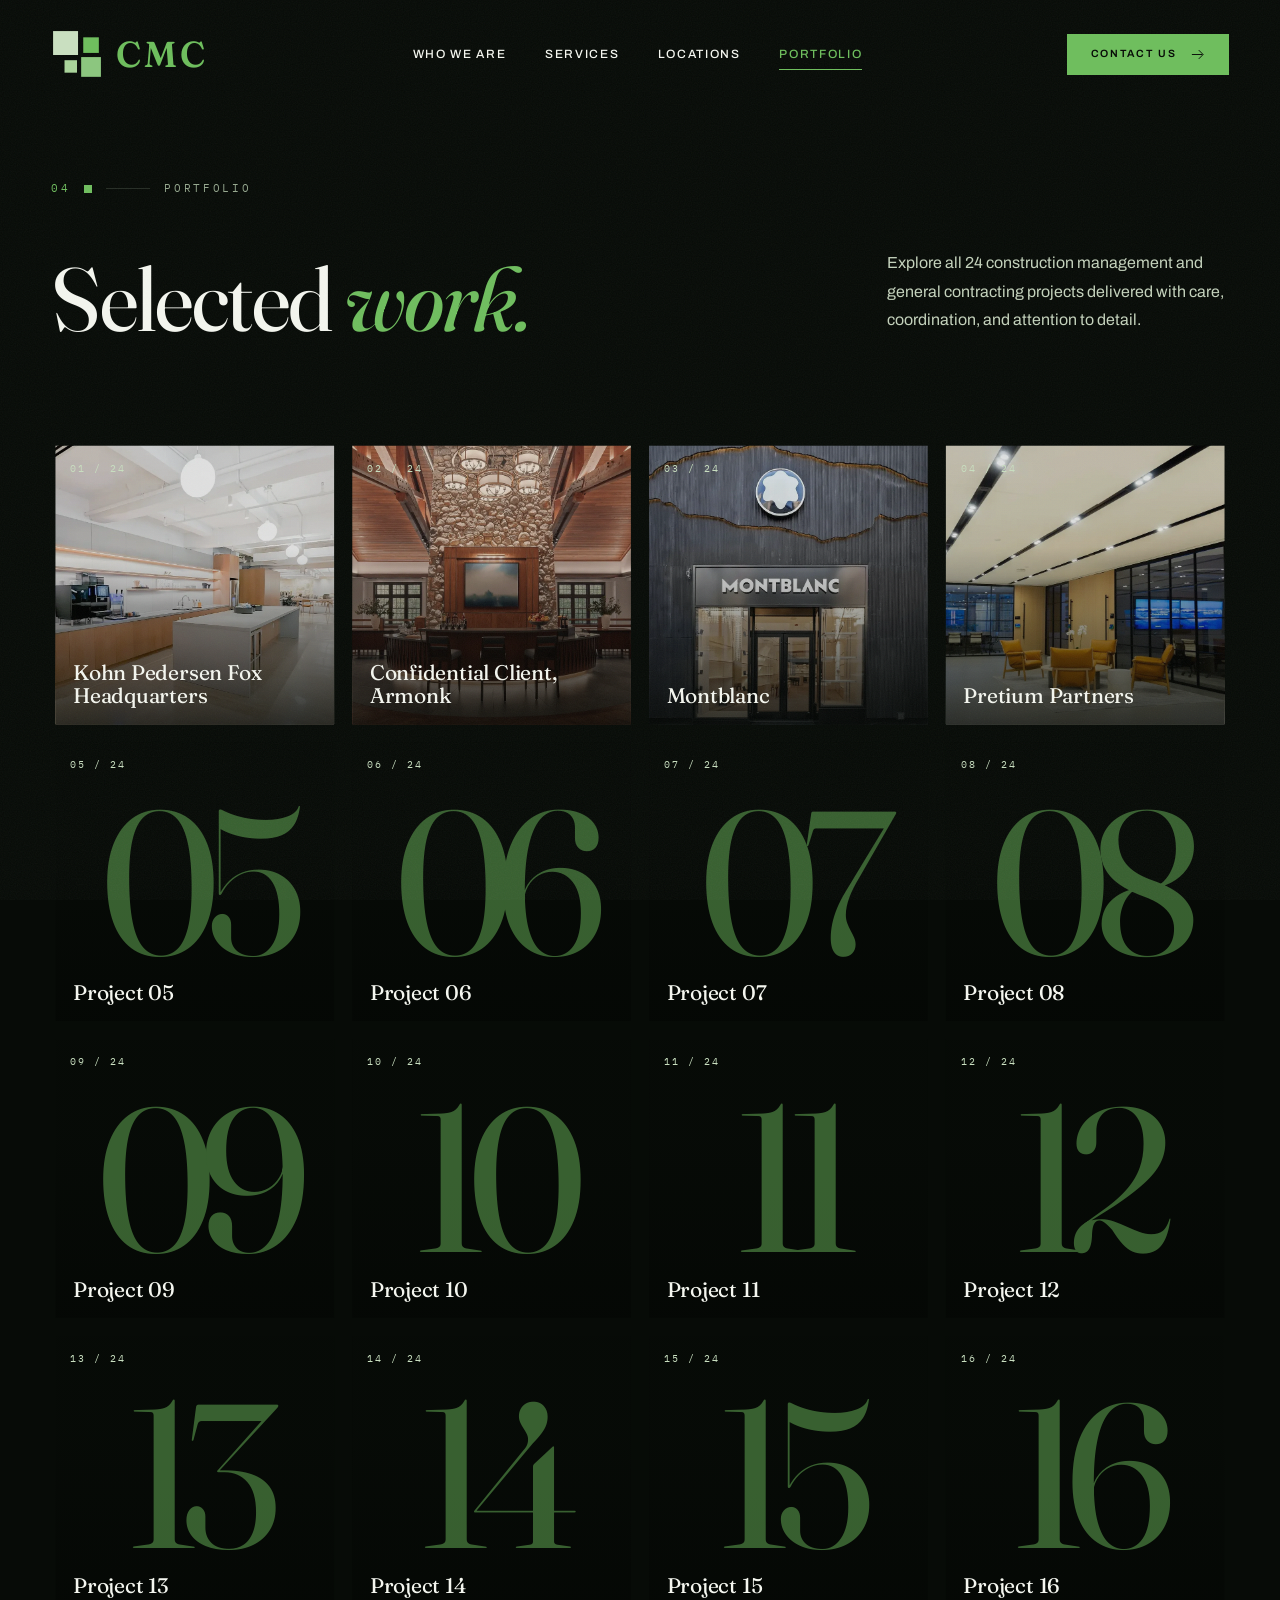
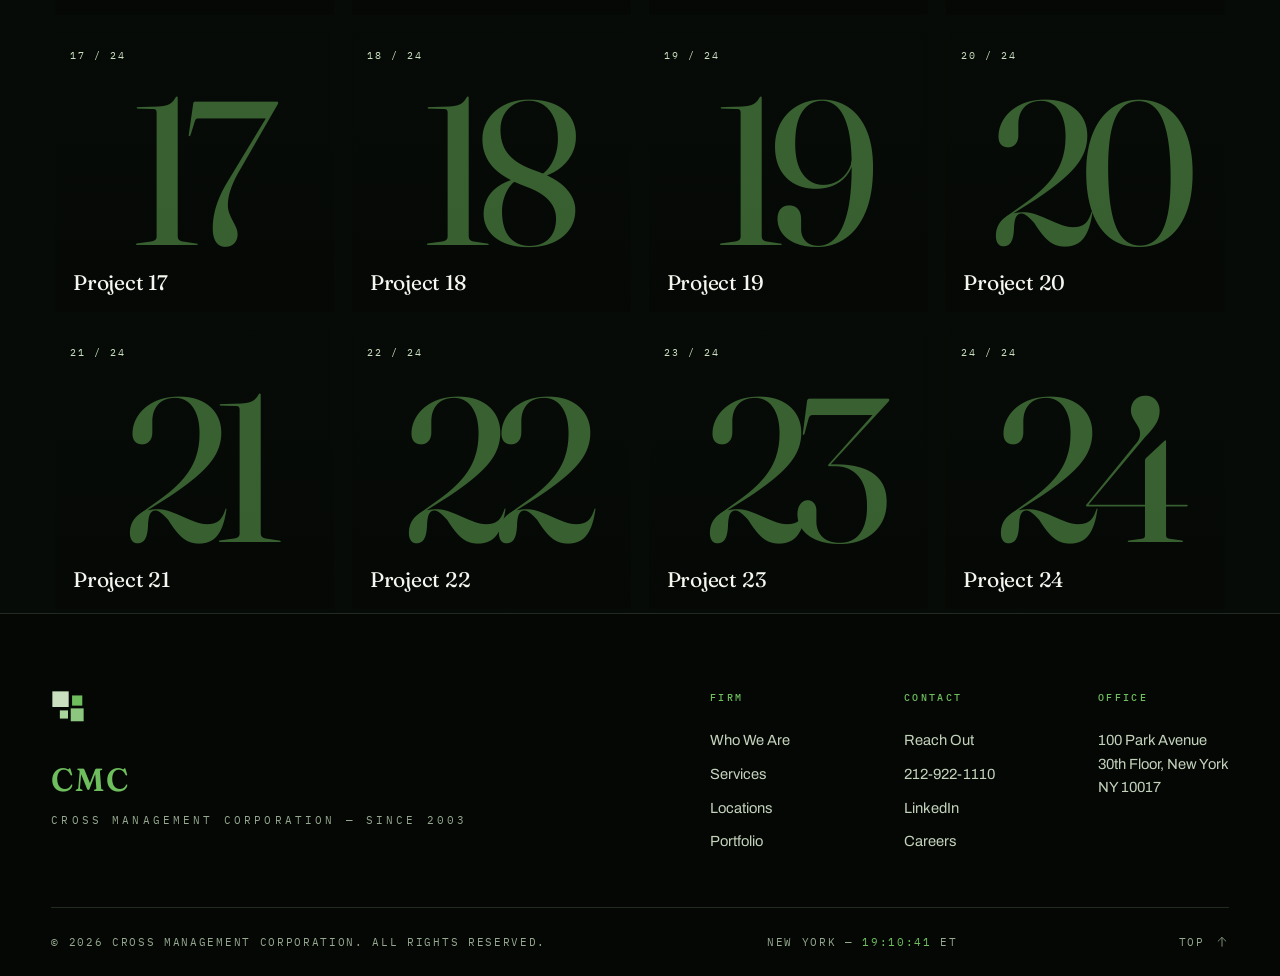
==== commit d9d58b81: "fixing bugs in the portfolio and project pages" ====
--- a/portfolio.html
+++ b/portfolio.html
@@ -6,10 +6,9 @@
 <title>Portfolio — Cross Management Corporation</title>
 <meta name="description" content="Explore selected construction management and general contracting projects by Cross Management Corporation.">
 <meta name="theme-color" content="#070B07">
-<link rel="icon" href="data:image/svg+xml,&lt;svg xmlns=&quot;http://www.w3.org/2000/svg&quot; viewBox=&quot;0 0 100 100&quot;&gt;&lt;rect x=&quot;4&quot; y=&quot;4&quot; width=&quot;48&quot; height=&quot;46&quot; fill=&quot;%23C9DFC0&quot;/&gt;&lt;rect x=&quot;62&quot; y=&quot;16&quot; width=&quot;30&quot; height=&quot;30&quot; fill=&quot;%236FBE5E&quot;/&gt;&lt;rect x=&quot;26&quot; y=&quot;60&quot; width=&quot;24&quot; height=&quot;24&quot; fill=&quot;%23A9D39A&quot;/&gt;&lt;rect x=&quot;58&quot; y=&quot;54&quot; width=&quot;38&quot; height=&quot;38&quot; fill=&quot;%238CC67F&quot;/&gt;&lt;/svg&gt;">
 <link rel="preconnect" href="https://fonts.googleapis.com">
-<link rel="preconnect" href="https://fonts.gstatic.com" crossorigin="">
-<link href="https://fonts.googleapis.com/css2?family=Fraunces:ital,opsz,wght@0,9..144,300..600;1,9..144,300..600&amp;family=Archivo:wght@400;500;600&amp;family=IBM+Plex+Mono:wght@400;500&amp;display=swap" rel="stylesheet">
+<link rel="preconnect" href="https://fonts.gstatic.com" crossorigin>
+<link href="https://fonts.googleapis.com/css2?family=Fraunces:ital,opsz,wght@0,9..144,300..600;1,9..144,300..600&family=Archivo:wght@400;500;600&family=IBM+Plex+Mono:wght@400;500&display=swap" rel="stylesheet">
 <link rel="stylesheet" href="assets/css/site.css">
 <link rel="stylesheet" href="assets/css/portfolio.css">
 </head>
@@ -17,39 +16,26 @@
 <header id="siteHeader">
   <div class="wrap header-in">
     <a class="logo" href="index.html#top" aria-label="CMC — Cross Management Corporation, home">
-      <svg viewBox="0 0 100 100" aria-hidden="true">
-        <rect x="4" y="4" width="48" height="46" fill="#C9DFC0"></rect>
-        <rect x="62" y="16" width="30" height="30" fill="#6FBE5E"></rect>
-        <rect x="26" y="60" width="24" height="24" fill="#A9D39A"></rect>
-        <rect x="58" y="54" width="38" height="38" fill="#8CC67F"></rect>
-      </svg>
+      <svg viewBox="0 0 100 100" aria-hidden="true"><rect x="4" y="4" width="48" height="46" fill="#C9DFC0"></rect><rect x="62" y="16" width="30" height="30" fill="#6FBE5E"></rect><rect x="26" y="60" width="24" height="24" fill="#A9D39A"></rect><rect x="58" y="54" width="38" height="38" fill="#8CC67F"></rect></svg>
       <span class="logo-t"><b>CMC</b></span>
     </a>
     <nav class="main" aria-label="Primary">
-      <a class="nav-link" href="index.html#firm">Who We Are</a>
-      <a class="nav-link" href="index.html#disciplines">Services</a>
-      <a class="nav-link" href="index.html#method">Locations</a>
-      <a class="nav-link active" href="portfolio.html" aria-current="page">Portfolio</a>
+      <a class="nav-link" href="index.html#firm">Who We Are</a><a class="nav-link" href="index.html#disciplines">Services</a>
+      <a class="nav-link" href="index.html#method">Locations</a><a class="nav-link active" href="portfolio.html" aria-current="page">Portfolio</a>
     </nav>
     <div class="header-cta">
-      <a class="btn" href="index.html#contact">Contact Us
-        <svg viewBox="0 0 24 24" fill="none" stroke="currentColor" stroke-width="1.5"><path d="M3 12h17M14 5l7 7-7 7"></path></svg>
-      </a>
+      <a class="btn" href="index.html#contact">Contact Us <svg viewBox="0 0 24 24" fill="none" stroke="currentColor" stroke-width="1.5"><path d="M3 12h17M14 5l7 7-7 7"></path></svg></a>
       <button id="burger" aria-label="Open menu" aria-expanded="false" aria-controls="mobileMenu" type="button"><span></span><span></span></button>
     </div>
   </div>
 </header>
-
 <div id="mobileMenu" role="dialog" aria-modal="true" aria-label="Menu" aria-hidden="true" inert>
   <button id="menuClose" aria-label="Close menu" type="button"></button>
-  <a class="mlink" href="index.html#firm">Who We Are<small>01</small></a>
-  <a class="mlink" href="index.html#disciplines">Services<small>02</small></a>
-  <a class="mlink" href="index.html#method">Locations<small>03</small></a>
-  <a class="mlink" href="portfolio.html" aria-current="page">Portfolio<small>04</small></a>
+  <a class="mlink" href="index.html#firm">Who We Are<small>01</small></a><a class="mlink" href="index.html#disciplines">Services<small>02</small></a>
+  <a class="mlink" href="index.html#method">Locations<small>03</small></a><a class="mlink" href="portfolio.html" aria-current="page">Portfolio<small>04</small></a>
   <a class="mlink" href="index.html#contact">Contact<small>05</small></a>
   <div class="mm-foot">100 Park Avenue, New York · 212-922-1110</div>
 </div>
-
 <main id="top">
   <section class="portfolio-intro dark" aria-labelledby="portfolioTitle">
     <div class="wrap">
@@ -60,50 +46,25 @@
       </div>
     </div>
   </section>
-
   <section class="portfolio-work" aria-label="Portfolio projects">
-    <div class="wrap">
-      <div class="portfolio-grid" id="portfolioGrid"></div>
-    </div>
+    <div class="wrap"><div class="portfolio-grid" id="portfolioGrid"></div></div>
   </section>
 </main>
-
 <footer class="site">
   <div class="wrap">
     <div class="foot-top">
-      <div class="foot-brand">
-        <svg viewBox="0 0 100 100" aria-hidden="true">
-          <rect x="4" y="4" width="48" height="46" fill="#C9DFC0"></rect>
-          <rect x="62" y="16" width="30" height="30" fill="#6FBE5E"></rect>
-          <rect x="26" y="60" width="24" height="24" fill="#A9D39A"></rect>
-          <rect x="58" y="54" width="38" height="38" fill="#8CC67F"></rect>
-        </svg>
-        <b>CMC</b>
-        <span>Cross Management Corporation — since 2003</span>
-      </div>
+      <div class="foot-brand"><svg viewBox="0 0 100 100" aria-hidden="true"><rect x="4" y="4" width="48" height="46" fill="#C9DFC0"></rect><rect x="62" y="16" width="30" height="30" fill="#6FBE5E"></rect><rect x="26" y="60" width="24" height="24" fill="#A9D39A"></rect><rect x="58" y="54" width="38" height="38" fill="#8CC67F"></rect></svg><b>CMC</b><span>Cross Management Corporation — since 2003</span></div>
       <div class="foot-nav">
-        <div class="fc"><h4>Firm</h4>
-          <a href="index.html#firm">Who We Are</a><a href="index.html#disciplines">Services</a><a href="index.html#method">Locations</a><a href="portfolio.html">Portfolio</a>
-        </div>
-        <div class="fc"><h4>Contact</h4>
-          <a href="index.html#contact">Reach Out</a><a href="tel:+12129221110">212-922-1110</a><a href="https://www.linkedin.com/company/cross-management-corporation/" target="_blank" rel="noopener">LinkedIn</a><a href="https://www.crossmanagementcorp.com/cmc-careers" target="_blank" rel="noopener">Careers</a>
-        </div>
-        <div class="fc"><h4>Office</h4>
-          <a href="index.html#contact">100 Park Avenue<br>30th Floor, New York<br>NY 10017</a>
-        </div>
+        <div class="fc"><h4>Firm</h4><a href="index.html#firm">Who We Are</a><a href="index.html#disciplines">Services</a><a href="index.html#method">Locations</a><a href="portfolio.html">Portfolio</a></div>
+        <div class="fc"><h4>Contact</h4><a href="index.html#contact">Reach Out</a><a href="tel:+12129221110">212-922-1110</a><a href="https://www.linkedin.com/company/cross-management-corporation/" target="_blank" rel="noopener">LinkedIn</a><a href="https://www.crossmanagementcorp.com/cmc-careers" target="_blank" rel="noopener">Careers</a></div>
+        <div class="fc"><h4>Office</h4><a href="index.html#contact">100 Park Avenue<br>30th Floor, New York<br>NY 10017</a></div>
       </div>
     </div>
-    <div class="foot-bot">
-      <span>© <span id="year"></span> Cross Management Corporation. All rights reserved.</span>
-      <span>NEW YORK — <span id="nycClock">--:--:--</span> ET</span>
-      <button id="toTop" type="button">Top
-        <svg viewBox="0 0 24 24"><path d="M12 20V4m-7 7l7-7 7 7"></path></svg>
-      </button>
+    <div class="foot-bot"><span>© <span id="year"></span> Cross Management Corporation. All rights reserved.</span><span>NEW YORK — <span id="nycClock">--:--:--</span> ET</span>
+      <button id="toTop" type="button">Top <svg viewBox="0 0 24 24"><path d="M12 20V4m-7 7l7-7 7 7"></path></svg></button>
     </div>
   </div>
 </footer>
-<script src="assets/js/portfolio-data.js" defer></script>
-<script src="assets/js/page-shell.js" defer></script>
-<script src="assets/js/portfolio.js" defer></script>
+<script src="assets/js/portfolio-data.js" defer></script><script src="assets/js/page-shell.js" defer></script><script src="assets/js/portfolio.js" defer></script>
 </body>
 </html>
--- a/assets/css/portfolio.css
+++ b/assets/css/portfolio.css
@@ -5,20 +5,20 @@
 .portfolio-title em{color:var(--green-b)}
 .portfolio-intro-copy>p{max-width:38ch;color:var(--d-body);line-height:1.8;margin-bottom:.45rem}
 .portfolio-work{background:var(--ink);color:var(--paper)}
-.portfolio-grid{display:grid;grid-template-columns:repeat(4,minmax(0,1fr));gap:clamp(10px,1.25vw,18px);width:100%}
-.portfolio-tile{position:relative;z-index:0;display:block;aspect-ratio:1;min-width:0;overflow:hidden;isolation:isolate;
-  background:var(--ink);color:var(--paper);transform:translate3d(0,0,0) scale(1);transform-origin:center;
-  backface-visibility:hidden;transition:transform .45s var(--e)}
-.portfolio-tile:hover,.portfolio-tile:focus-visible{z-index:80;transform:translate3d(0,0,0) scale(1.04)}
-.portfolio-tile img{position:absolute;inset:-4%;width:108%;height:108%;object-fit:cover;transform:translate3d(0,0,0);
-  filter:blur(0) brightness(1);backface-visibility:hidden}
-.portfolio-tile:hover img,.portfolio-tile:focus-visible img{filter:blur(2px) brightness(.62)}
+.portfolio-grid{display:grid;grid-template-columns:repeat(4,minmax(0,1fr));gap:clamp(4px,.75vw,10px);width:100%}
+.portfolio-cell{position:relative;z-index:0;aspect-ratio:1;min-width:0}
+.portfolio-cell:hover,.portfolio-cell:focus-within{z-index:80}
+.portfolio-tile{position:absolute;inset:0;z-index:0;display:block;width:100%;height:100%;overflow:hidden;isolation:isolate;
+  background:var(--ink);color:var(--paper);clip-path:inset(1.5%);transition:clip-path .45s var(--e)}
+.portfolio-cell:hover .portfolio-tile,.portfolio-cell:focus-within .portfolio-tile{clip-path:inset(0)}
+.portfolio-tile img{position:absolute;inset:-4%;width:108%;height:108%;max-width:none;object-fit:cover;filter:blur(0) brightness(1)}
+.portfolio-cell:hover .portfolio-tile img,.portfolio-cell:focus-within .portfolio-tile img{filter:blur(2px) brightness(.62)}
 .tile-number{position:absolute;z-index:1;inset:0;display:grid;place-items:center;font-family:var(--serif);font-size:clamp(7rem,16vw,15rem);
   line-height:.8;letter-spacing:-.09em;color:var(--green-b);opacity:.48;transition:transform .7s var(--e),opacity .4s}
-.portfolio-tile-numbered:hover .tile-number,.portfolio-tile-numbered:focus-visible .tile-number{transform:scale(.88);opacity:.72}
+.portfolio-cell:hover .portfolio-tile-numbered .tile-number,.portfolio-cell:focus-within .portfolio-tile-numbered .tile-number{transform:scale(.88);opacity:.72}
 .portfolio-tile::after{content:"";position:absolute;inset:-4%;z-index:0;pointer-events:none;
   background:linear-gradient(180deg,rgba(4,7,4,.12) 15%,rgba(4,7,4,.12) 38%,rgba(4,7,4,.88) 100%)}
-.portfolio-tile:hover::after,.portfolio-tile:focus-visible::after{
+.portfolio-cell:hover .portfolio-tile::after,.portfolio-cell:focus-within .portfolio-tile::after{
   background:linear-gradient(180deg,rgba(4,7,4,.36) 10%,rgba(4,7,4,.48) 42%,rgba(4,7,4,.97) 100%)}
 .tile-index{position:absolute;top:clamp(.8rem,1.5vw,1.35rem);left:clamp(.8rem,1.5vw,1.35rem);z-index:1;
   font-family:var(--mono);font-size:10px;letter-spacing:.2em;color:var(--mist)}
@@ -26,18 +26,14 @@
 .tile-copy h2{font-family:var(--serif);font-size:clamp(1rem,1.65vw,1.65rem);font-weight:430;line-height:1.08;letter-spacing:-.01em}
 .tile-extra{max-height:0;overflow:hidden;opacity:0;transform:translateY(8px);margin-top:0;
   transition:max-height .45s var(--e),opacity .3s ease,transform .45s var(--e),margin .45s var(--e)}
-.portfolio-tile:hover .tile-extra,.portfolio-tile:focus-visible .tile-extra{max-height:12rem;opacity:1;transform:none;margin-top:.85rem}
+.portfolio-cell:hover .tile-extra,.portfolio-cell:focus-within .tile-extra{max-height:12rem;opacity:1;transform:none;margin-top:.85rem}
 .tile-location,.tile-fact{font-family:var(--mono);font-size:9px;letter-spacing:.11em;text-transform:uppercase;color:var(--d-body);line-height:1.7}
 .tile-description{font-size:.78rem;line-height:1.55;color:var(--paper);margin-top:.45rem;display:-webkit-box;-webkit-line-clamp:3;-webkit-box-orient:vertical;overflow:hidden}
 .tile-open{display:inline-flex;align-items:center;gap:8px;margin-top:.8rem;font-family:var(--mono);font-size:9px;
   letter-spacing:.16em;text-transform:uppercase;color:var(--green-b)}
 .tile-open svg{width:12px;height:12px;stroke:currentColor;fill:none;stroke-width:1.5}
-@media(max-width:1024px){
-  .portfolio-grid{grid-template-columns:repeat(3,minmax(0,1fr))}
-}
-@media(max-width:820px){
-  .portfolio-intro-copy{align-items:flex-start;flex-direction:column;gap:1.5rem}
-}
+@media(max-width:1024px){.portfolio-grid{grid-template-columns:repeat(3,minmax(0,1fr))}}
+@media(max-width:820px){.portfolio-intro-copy{align-items:flex-start;flex-direction:column;gap:1.5rem}}
 @media(max-width:600px){
   .portfolio-intro{padding-top:145px}
   .portfolio-title{font-size:clamp(3rem,13vw,4.5rem)}
@@ -45,7 +41,4 @@
   .tile-copy h2{font-size:clamp(1rem,4vw,1.35rem)}
   .tile-location,.tile-fact{font-size:8px}
 }
-@media(hover:none){
-  .tile-extra{max-height:12rem;opacity:1;transform:none;margin-top:.65rem}
-  .tile-description{display:none}
-}
+@media(hover:none){.tile-extra{max-height:12rem;opacity:1;transform:none;margin-top:.65rem}.tile-description{display:none}}
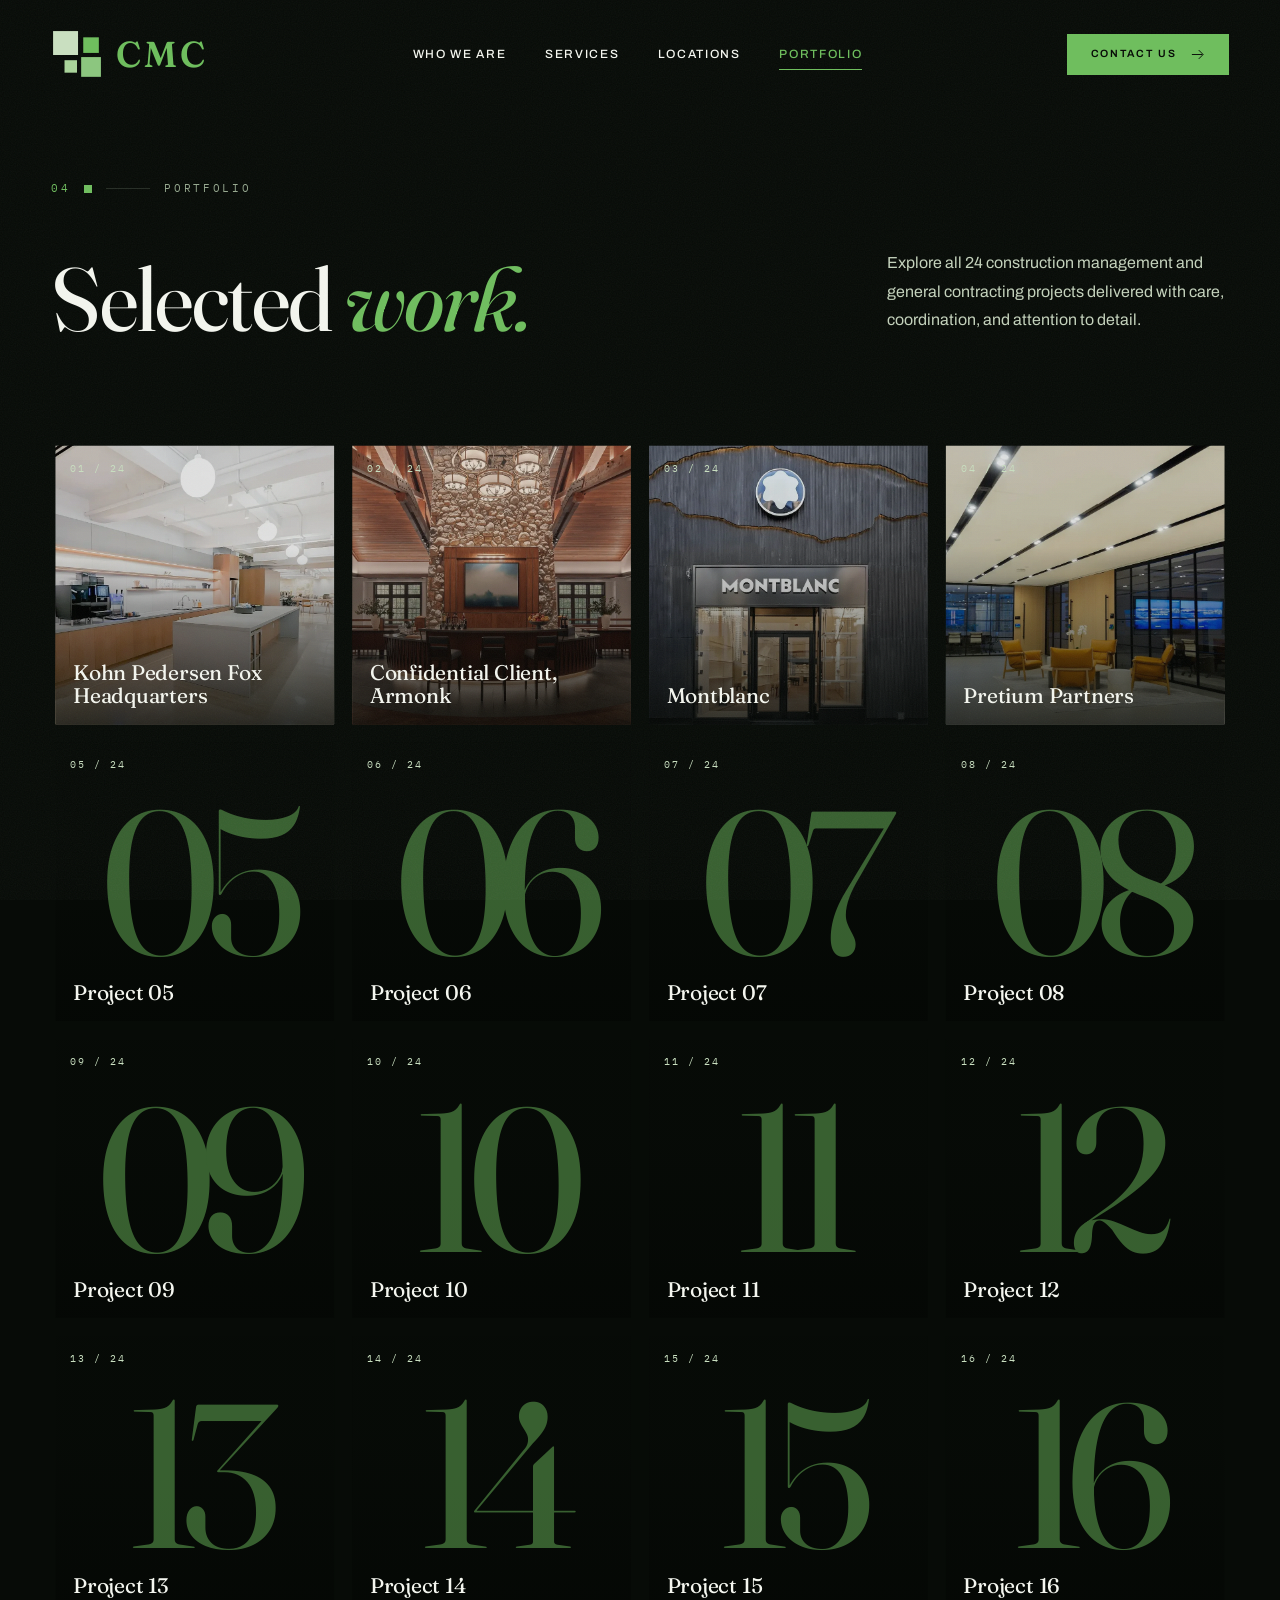
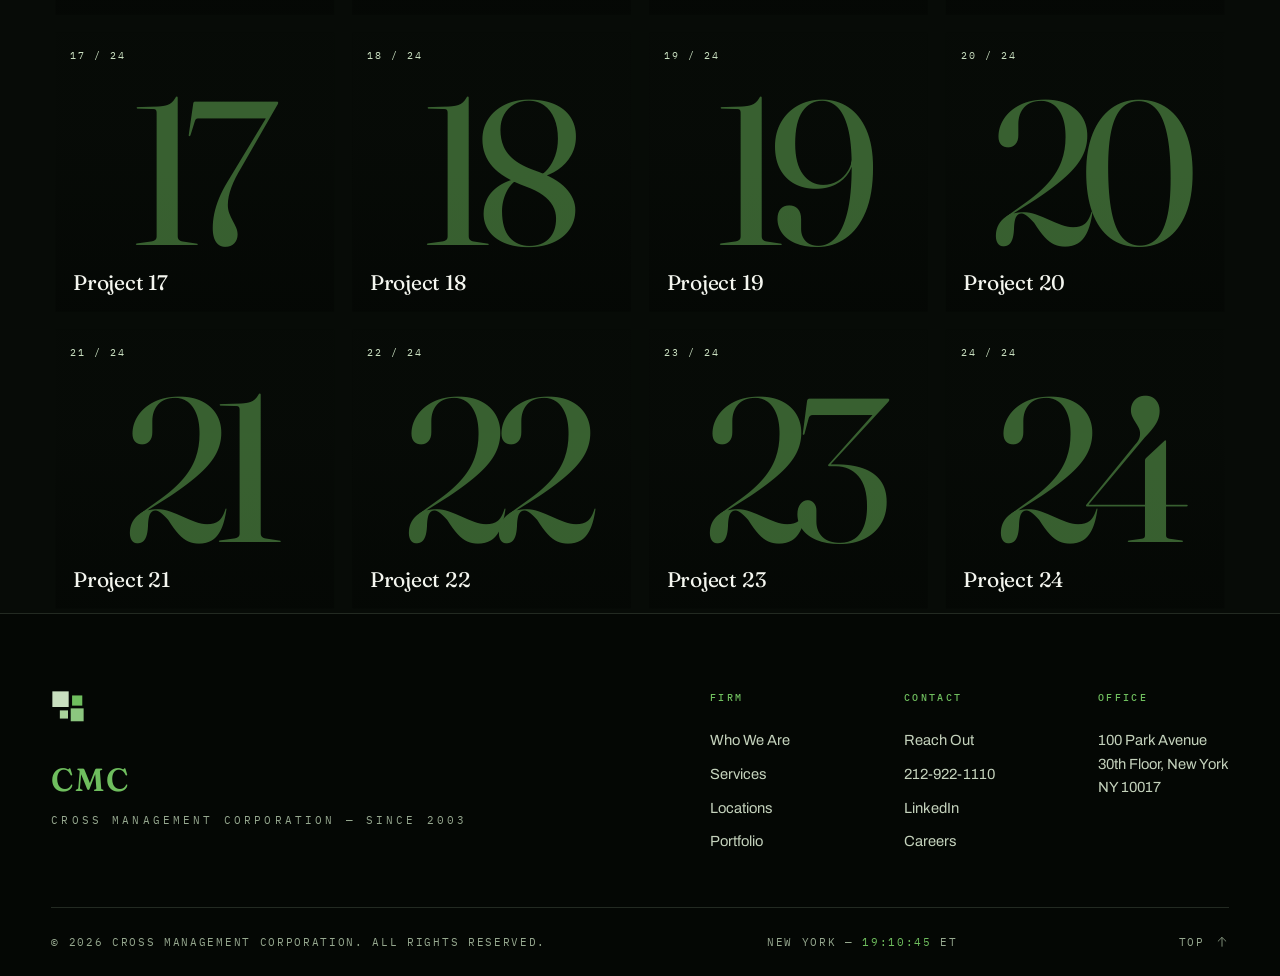
==== commit 60ab154e: "Merge Built-Different into main" ====
--- a/portfolio.html
+++ b/portfolio.html
@@ -6,9 +6,10 @@
 <title>Portfolio — Cross Management Corporation</title>
 <meta name="description" content="Explore selected construction management and general contracting projects by Cross Management Corporation.">
 <meta name="theme-color" content="#070B07">
+<link rel="icon" href="data:image/svg+xml,&lt;svg xmlns=&quot;http://www.w3.org/2000/svg&quot; viewBox=&quot;0 0 100 100&quot;&gt;&lt;rect x=&quot;4&quot; y=&quot;4&quot; width=&quot;48&quot; height=&quot;46&quot; fill=&quot;%23C9DFC0&quot;/&gt;&lt;rect x=&quot;62&quot; y=&quot;16&quot; width=&quot;30&quot; height=&quot;30&quot; fill=&quot;%236FBE5E&quot;/&gt;&lt;rect x=&quot;26&quot; y=&quot;60&quot; width=&quot;24&quot; height=&quot;24&quot; fill=&quot;%23A9D39A&quot;/&gt;&lt;rect x=&quot;58&quot; y=&quot;54&quot; width=&quot;38&quot; height=&quot;38&quot; fill=&quot;%238CC67F&quot;/&gt;&lt;/svg&gt;">
 <link rel="preconnect" href="https://fonts.googleapis.com">
-<link rel="preconnect" href="https://fonts.gstatic.com" crossorigin>
-<link href="https://fonts.googleapis.com/css2?family=Fraunces:ital,opsz,wght@0,9..144,300..600;1,9..144,300..600&family=Archivo:wght@400;500;600&family=IBM+Plex+Mono:wght@400;500&display=swap" rel="stylesheet">
+<link rel="preconnect" href="https://fonts.gstatic.com" crossorigin="">
+<link href="https://fonts.googleapis.com/css2?family=Fraunces:ital,opsz,wght@0,9..144,300..600;1,9..144,300..600&amp;family=Archivo:wght@400;500;600&amp;family=IBM+Plex+Mono:wght@400;500&amp;display=swap" rel="stylesheet">
 <link rel="stylesheet" href="assets/css/site.css">
 <link rel="stylesheet" href="assets/css/portfolio.css">
 </head>
@@ -16,26 +17,39 @@
 <header id="siteHeader">
   <div class="wrap header-in">
     <a class="logo" href="index.html#top" aria-label="CMC — Cross Management Corporation, home">
-      <svg viewBox="0 0 100 100" aria-hidden="true"><rect x="4" y="4" width="48" height="46" fill="#C9DFC0"></rect><rect x="62" y="16" width="30" height="30" fill="#6FBE5E"></rect><rect x="26" y="60" width="24" height="24" fill="#A9D39A"></rect><rect x="58" y="54" width="38" height="38" fill="#8CC67F"></rect></svg>
+      <svg viewBox="0 0 100 100" aria-hidden="true">
+        <rect x="4" y="4" width="48" height="46" fill="#C9DFC0"></rect>
+        <rect x="62" y="16" width="30" height="30" fill="#6FBE5E"></rect>
+        <rect x="26" y="60" width="24" height="24" fill="#A9D39A"></rect>
+        <rect x="58" y="54" width="38" height="38" fill="#8CC67F"></rect>
+      </svg>
       <span class="logo-t"><b>CMC</b></span>
     </a>
     <nav class="main" aria-label="Primary">
-      <a class="nav-link" href="index.html#firm">Who We Are</a><a class="nav-link" href="index.html#disciplines">Services</a>
-      <a class="nav-link" href="index.html#method">Locations</a><a class="nav-link active" href="portfolio.html" aria-current="page">Portfolio</a>
+      <a class="nav-link" href="index.html#firm">Who We Are</a>
+      <a class="nav-link" href="index.html#disciplines">Services</a>
+      <a class="nav-link" href="index.html#method">Locations</a>
+      <a class="nav-link active" href="portfolio.html" aria-current="page">Portfolio</a>
     </nav>
     <div class="header-cta">
-      <a class="btn" href="index.html#contact">Contact Us <svg viewBox="0 0 24 24" fill="none" stroke="currentColor" stroke-width="1.5"><path d="M3 12h17M14 5l7 7-7 7"></path></svg></a>
+      <a class="btn" href="index.html#contact">Contact Us
+        <svg viewBox="0 0 24 24" fill="none" stroke="currentColor" stroke-width="1.5"><path d="M3 12h17M14 5l7 7-7 7"></path></svg>
+      </a>
       <button id="burger" aria-label="Open menu" aria-expanded="false" aria-controls="mobileMenu" type="button"><span></span><span></span></button>
     </div>
   </div>
 </header>
+
 <div id="mobileMenu" role="dialog" aria-modal="true" aria-label="Menu" aria-hidden="true" inert>
   <button id="menuClose" aria-label="Close menu" type="button"></button>
-  <a class="mlink" href="index.html#firm">Who We Are<small>01</small></a><a class="mlink" href="index.html#disciplines">Services<small>02</small></a>
-  <a class="mlink" href="index.html#method">Locations<small>03</small></a><a class="mlink" href="portfolio.html" aria-current="page">Portfolio<small>04</small></a>
+  <a class="mlink" href="index.html#firm">Who We Are<small>01</small></a>
+  <a class="mlink" href="index.html#disciplines">Services<small>02</small></a>
+  <a class="mlink" href="index.html#method">Locations<small>03</small></a>
+  <a class="mlink" href="portfolio.html" aria-current="page">Portfolio<small>04</small></a>
   <a class="mlink" href="index.html#contact">Contact<small>05</small></a>
   <div class="mm-foot">100 Park Avenue, New York · 212-922-1110</div>
 </div>
+
 <main id="top">
   <section class="portfolio-intro dark" aria-labelledby="portfolioTitle">
     <div class="wrap">
@@ -46,25 +60,50 @@
       </div>
     </div>
   </section>
+
   <section class="portfolio-work" aria-label="Portfolio projects">
-    <div class="wrap"><div class="portfolio-grid" id="portfolioGrid"></div></div>
+    <div class="wrap">
+      <div class="portfolio-grid" id="portfolioGrid"></div>
+    </div>
   </section>
 </main>
+
 <footer class="site">
   <div class="wrap">
     <div class="foot-top">
-      <div class="foot-brand"><svg viewBox="0 0 100 100" aria-hidden="true"><rect x="4" y="4" width="48" height="46" fill="#C9DFC0"></rect><rect x="62" y="16" width="30" height="30" fill="#6FBE5E"></rect><rect x="26" y="60" width="24" height="24" fill="#A9D39A"></rect><rect x="58" y="54" width="38" height="38" fill="#8CC67F"></rect></svg><b>CMC</b><span>Cross Management Corporation — since 2003</span></div>
+      <div class="foot-brand">
+        <svg viewBox="0 0 100 100" aria-hidden="true">
+          <rect x="4" y="4" width="48" height="46" fill="#C9DFC0"></rect>
+          <rect x="62" y="16" width="30" height="30" fill="#6FBE5E"></rect>
+          <rect x="26" y="60" width="24" height="24" fill="#A9D39A"></rect>
+          <rect x="58" y="54" width="38" height="38" fill="#8CC67F"></rect>
+        </svg>
+        <b>CMC</b>
+        <span>Cross Management Corporation — since 2003</span>
+      </div>
       <div class="foot-nav">
-        <div class="fc"><h4>Firm</h4><a href="index.html#firm">Who We Are</a><a href="index.html#disciplines">Services</a><a href="index.html#method">Locations</a><a href="portfolio.html">Portfolio</a></div>
-        <div class="fc"><h4>Contact</h4><a href="index.html#contact">Reach Out</a><a href="tel:+12129221110">212-922-1110</a><a href="https://www.linkedin.com/company/cross-management-corporation/" target="_blank" rel="noopener">LinkedIn</a><a href="https://www.crossmanagementcorp.com/cmc-careers" target="_blank" rel="noopener">Careers</a></div>
-        <div class="fc"><h4>Office</h4><a href="index.html#contact">100 Park Avenue<br>30th Floor, New York<br>NY 10017</a></div>
+        <div class="fc"><h4>Firm</h4>
+          <a href="index.html#firm">Who We Are</a><a href="index.html#disciplines">Services</a><a href="index.html#method">Locations</a><a href="portfolio.html">Portfolio</a>
+        </div>
+        <div class="fc"><h4>Contact</h4>
+          <a href="index.html#contact">Reach Out</a><a href="tel:+12129221110">212-922-1110</a><a href="https://www.linkedin.com/company/cross-management-corporation/" target="_blank" rel="noopener">LinkedIn</a><a href="https://www.crossmanagementcorp.com/cmc-careers" target="_blank" rel="noopener">Careers</a>
+        </div>
+        <div class="fc"><h4>Office</h4>
+          <a href="index.html#contact">100 Park Avenue<br>30th Floor, New York<br>NY 10017</a>
+        </div>
       </div>
     </div>
-    <div class="foot-bot"><span>© <span id="year"></span> Cross Management Corporation. All rights reserved.</span><span>NEW YORK — <span id="nycClock">--:--:--</span> ET</span>
-      <button id="toTop" type="button">Top <svg viewBox="0 0 24 24"><path d="M12 20V4m-7 7l7-7 7 7"></path></svg></button>
+    <div class="foot-bot">
+      <span>© <span id="year"></span> Cross Management Corporation. All rights reserved.</span>
+      <span>NEW YORK — <span id="nycClock">--:--:--</span> ET</span>
+      <button id="toTop" type="button">Top
+        <svg viewBox="0 0 24 24"><path d="M12 20V4m-7 7l7-7 7 7"></path></svg>
+      </button>
     </div>
   </div>
 </footer>
-<script src="assets/js/portfolio-data.js" defer></script><script src="assets/js/page-shell.js" defer></script><script src="assets/js/portfolio.js" defer></script>
+<script src="assets/js/portfolio-data.js" defer></script>
+<script src="assets/js/page-shell.js" defer></script>
+<script src="assets/js/portfolio.js" defer></script>
 </body>
 </html>
--- a/assets/css/site.css
+++ b/assets/css/site.css
@@ -153,6 +153,7 @@
 h1{font-family:var(--serif);font-weight:430;letter-spacing:-.018em;line-height:.99;
   font-size:clamp(3rem,7.4vw,7.2rem);max-width:20ch;color:var(--paper)}
 h1 em{font-style:italic;color:var(--green-b)}
+.hero-sub{max-width:52ch;margin-top:2.6rem;font-size:1.06rem;color:var(--d-body);line-height:1.75}
 .mask{display:block;overflow:hidden}
 .mask>span{display:block;transform:translateY(112%);transition:transform 1.1s var(--e)}
 body.loaded .mask>span{transform:none}
@@ -164,6 +165,7 @@
 .hero-strip{position:relative;z-index:1;border-top:1px solid var(--d-line);display:grid;
   grid-template-columns:1fr auto 1fr;align-items:center;gap:1rem;padding:1.1rem 0;
   font-family:var(--mono);font-size:10.5px;letter-spacing:.16em;text-transform:uppercase;color:var(--d-mut)}
+.hero-strip .live{color:var(--green-b)}
 .scroll-cue{grid-column:2;justify-self:center;display:flex;align-items:center;gap:12px}
 .scroll-cue .line{width:1px;height:26px;background:var(--d-line);overflow:hidden;position:relative}
 .scroll-cue .line::after{content:"";position:absolute;inset:0;background:var(--green-b);animation:cue 2.2s var(--e) infinite}
--- a/assets/css/portfolio.css
+++ b/assets/css/portfolio.css
@@ -32,8 +32,12 @@
 .tile-open{display:inline-flex;align-items:center;gap:8px;margin-top:.8rem;font-family:var(--mono);font-size:9px;
   letter-spacing:.16em;text-transform:uppercase;color:var(--green-b)}
 .tile-open svg{width:12px;height:12px;stroke:currentColor;fill:none;stroke-width:1.5}
-@media(max-width:1024px){.portfolio-grid{grid-template-columns:repeat(3,minmax(0,1fr))}}
-@media(max-width:820px){.portfolio-intro-copy{align-items:flex-start;flex-direction:column;gap:1.5rem}}
+@media(max-width:1024px){
+  .portfolio-grid{grid-template-columns:repeat(3,minmax(0,1fr))}
+}
+@media(max-width:820px){
+  .portfolio-intro-copy{align-items:flex-start;flex-direction:column;gap:1.5rem}
+}
 @media(max-width:600px){
   .portfolio-intro{padding-top:145px}
   .portfolio-title{font-size:clamp(3rem,13vw,4.5rem)}
@@ -41,4 +45,7 @@
   .tile-copy h2{font-size:clamp(1rem,4vw,1.35rem)}
   .tile-location,.tile-fact{font-size:8px}
 }
-@media(hover:none){.tile-extra{max-height:12rem;opacity:1;transform:none;margin-top:.65rem}.tile-description{display:none}}
+@media(hover:none){
+  .tile-extra{max-height:12rem;opacity:1;transform:none;margin-top:.65rem}
+  .tile-description{display:none}
+}
